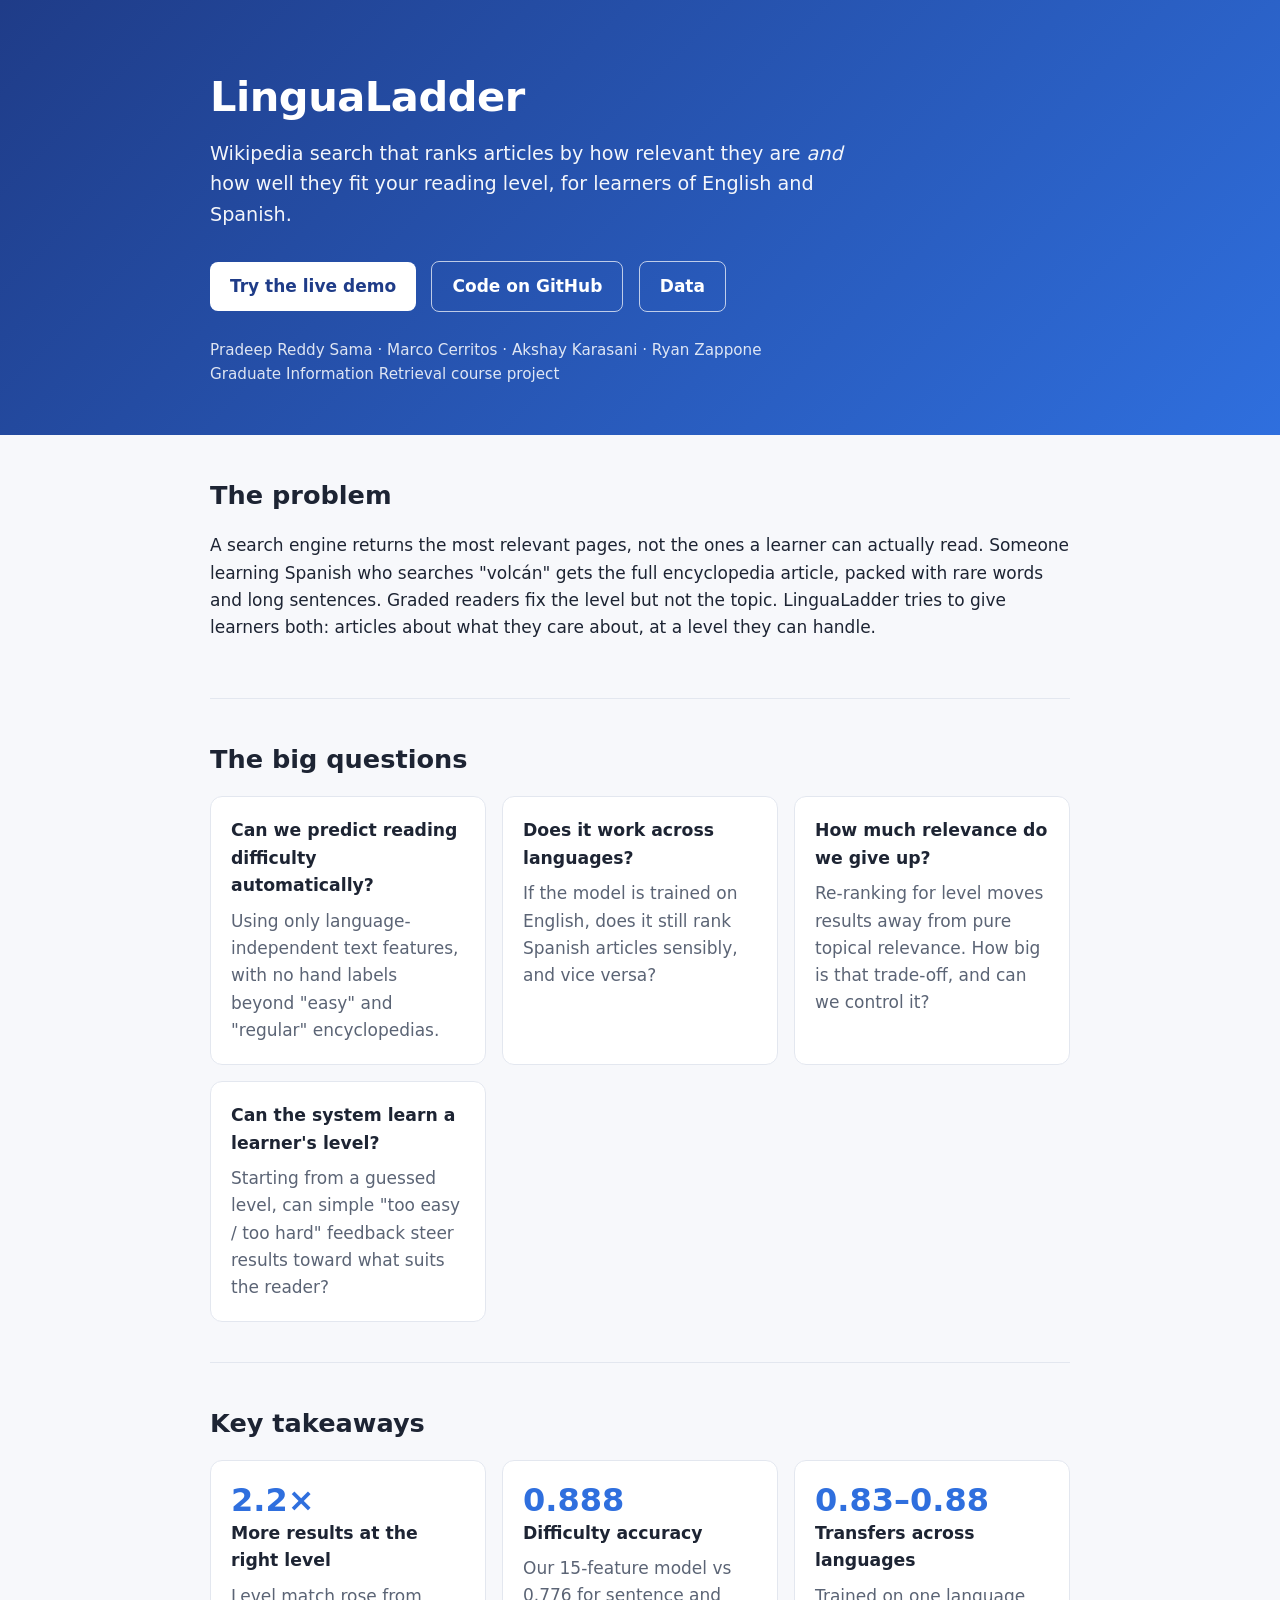
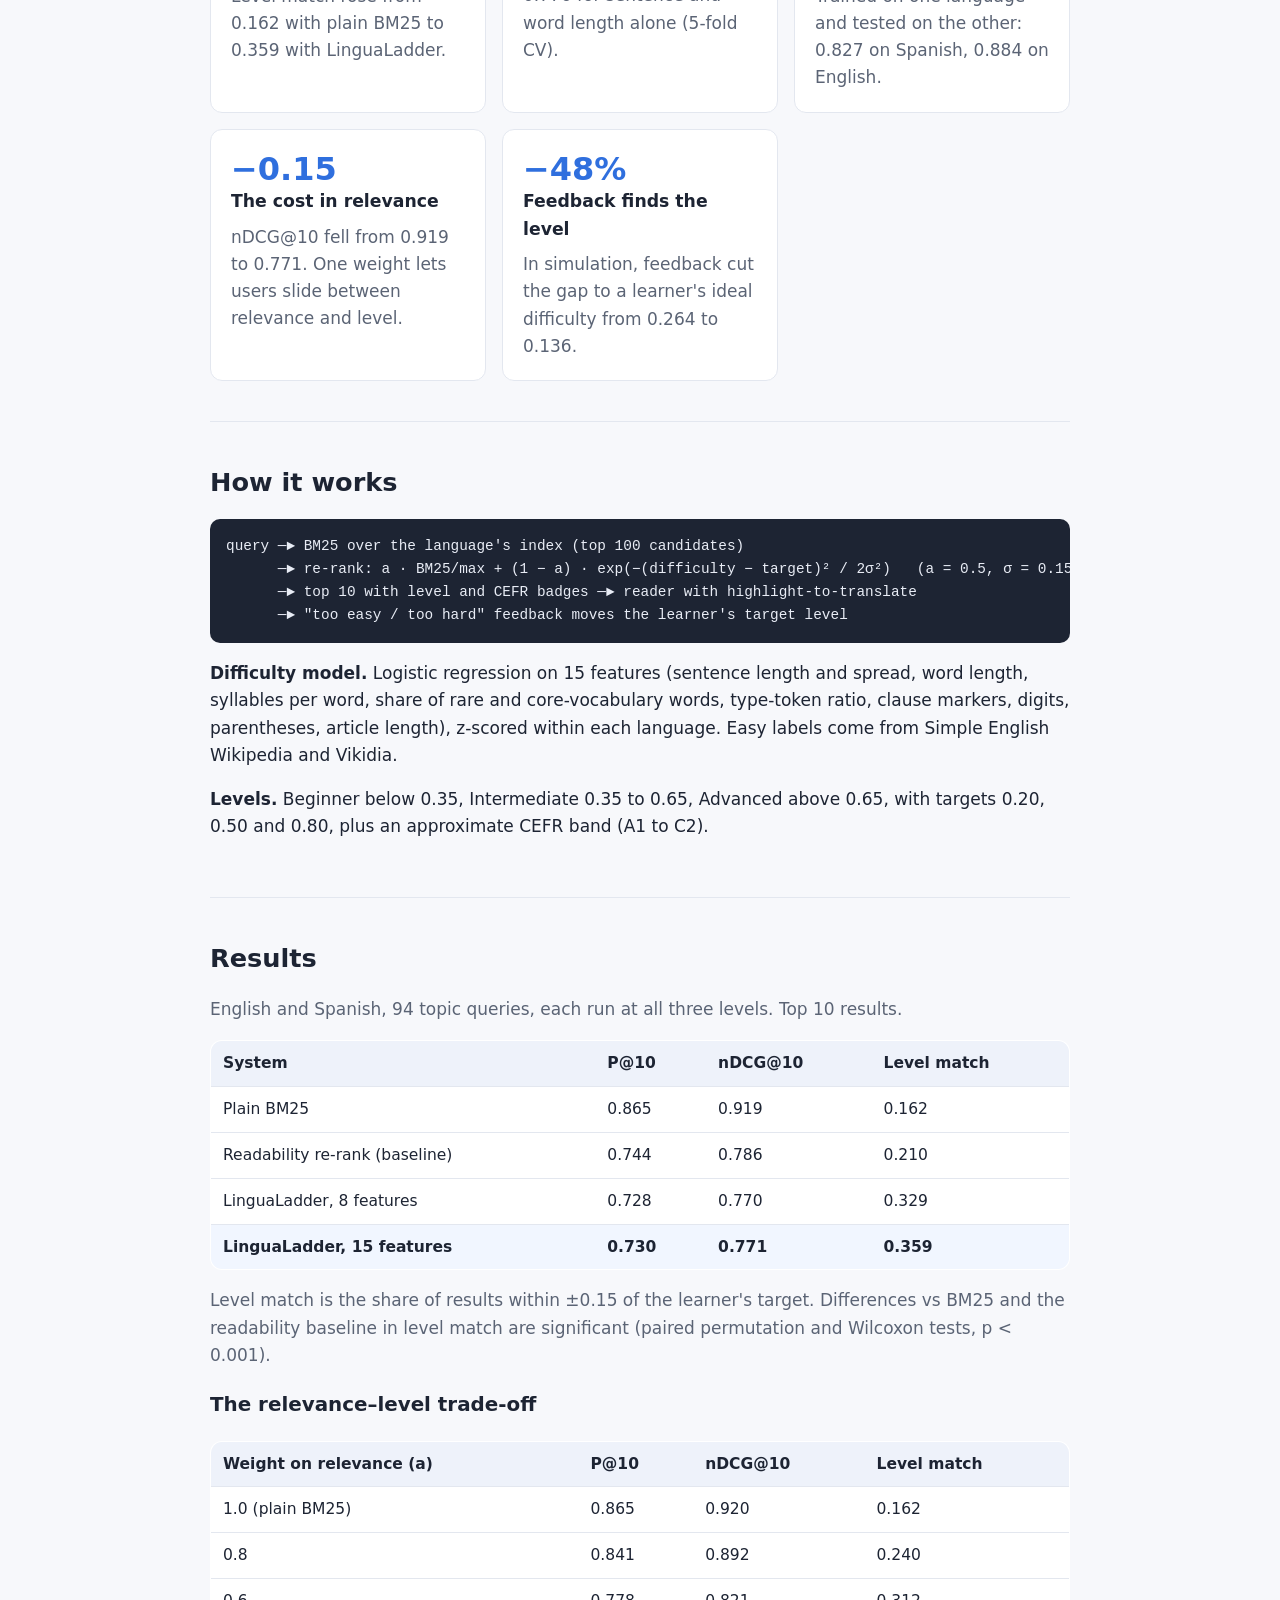
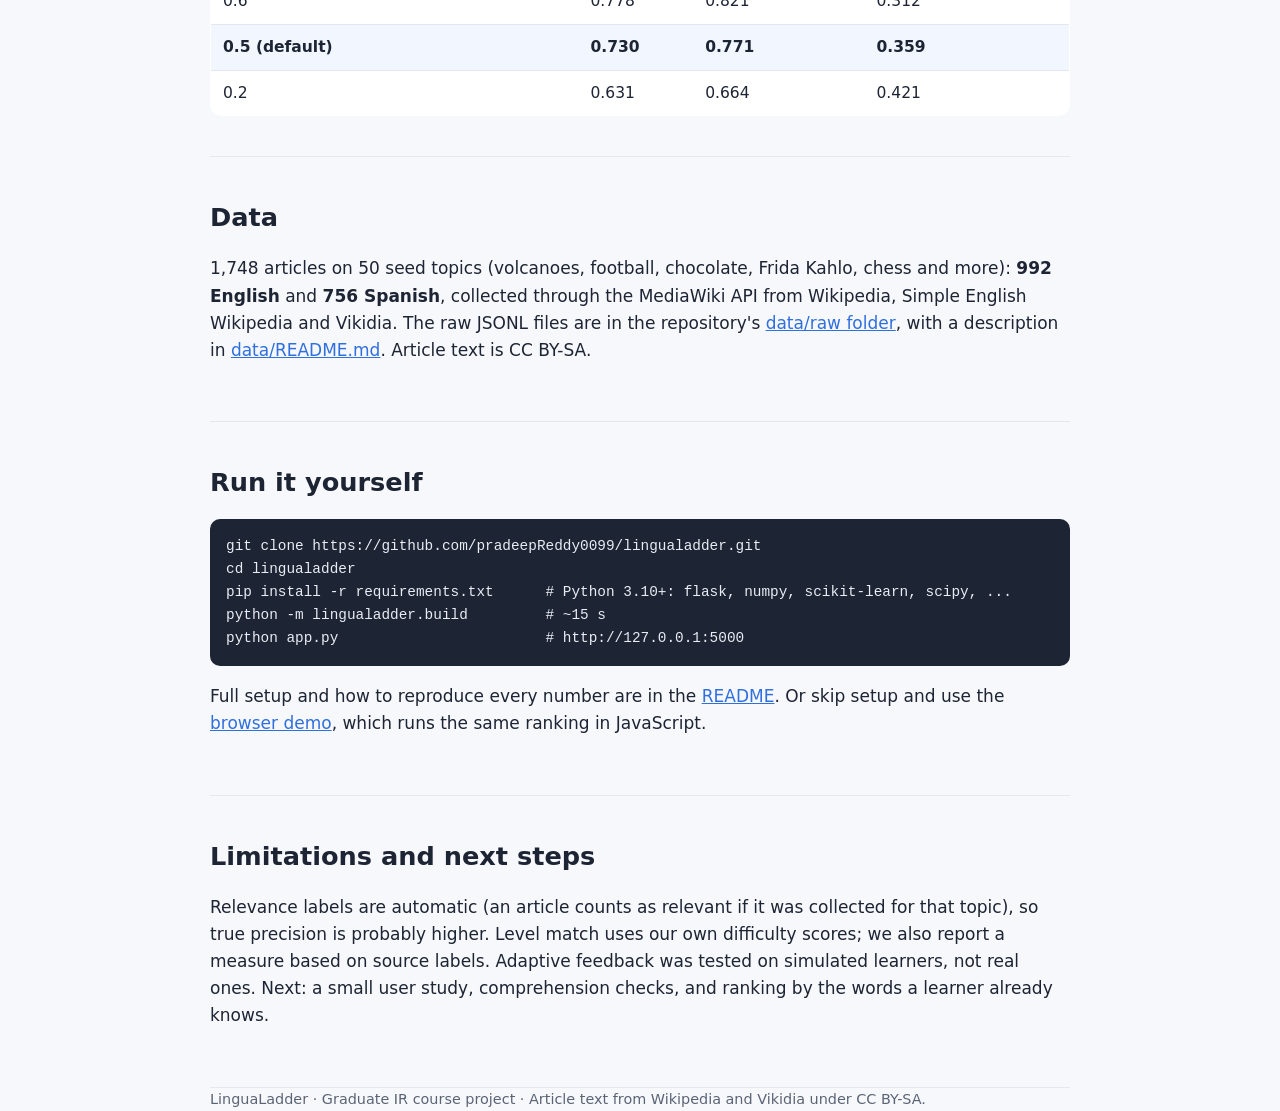
==== docs/index.html @ 2174315a "Add docs" ====
<!doctype html>
<html lang="en">
<head>
<meta charset="utf-8">
<meta name="viewport" content="width=device-width, initial-scale=1">
<title>LinguaLadder: Wikipedia search at your reading level</title>
<meta name="description" content="An IR course project: Wikipedia search ranked for relevance and reading level, for learners of English and Spanish.">
<style>
:root{--ink:#1d2433;--muted:#5b6475;--accent:#2f6fde;--bg:#f7f8fb;--card:#fff;--line:#e3e7ef}
*{box-sizing:border-box}
body{margin:0;font:17px/1.6 system-ui,-apple-system,"Segoe UI",Roboto,sans-serif;color:var(--ink);background:var(--bg)}
.wrap{max-width:900px;margin:0 auto;padding:0 20px}
header{background:linear-gradient(135deg,#1f3c88,#2f6fde);color:#fff;padding:64px 0 48px}
header h1{font-size:2.6rem;margin:0 0 8px;letter-spacing:-.5px}
header p{font-size:1.2rem;margin:0 0 24px;max-width:640px;opacity:.95}
.authors{font-size:.95rem;opacity:.85;margin-top:20px}
.btns a{display:inline-block;margin:6px 10px 6px 0;padding:11px 20px;border-radius:8px;font-weight:600;text-decoration:none}
.primary{background:#fff;color:#1f3c88}
.ghost{border:1.5px solid rgba(255,255,255,.7);color:#fff}
section{padding:40px 0;border-bottom:1px solid var(--line)}
h2{font-size:1.6rem;margin:0 0 16px}
.grid{display:grid;grid-template-columns:repeat(auto-fit,minmax(250px,1fr));gap:16px}
.card{background:var(--card);border:1px solid var(--line);border-radius:12px;padding:20px}
.card h3{margin:0 0 8px;font-size:1.08rem}
.card p{margin:0;color:var(--muted)}
.big{font-size:2rem;font-weight:700;color:var(--accent);line-height:1.2}
table{width:100%;border-collapse:collapse;background:var(--card);border:1px solid var(--line);border-radius:12px;overflow:hidden;font-size:.97rem}
th,td{padding:10px 12px;text-align:left;border-bottom:1px solid var(--line)}
th{background:#eef2fa}
tr.hl td{font-weight:700;background:#f1f6ff}
pre{background:#1d2433;color:#e8ecf5;padding:16px;border-radius:10px;overflow-x:auto;font-size:.9rem}
.muted{color:var(--muted)}
a{color:var(--accent)}
footer{padding:32px 0;color:var(--muted);font-size:.9rem}
@media(max-width:600px){header h1{font-size:2rem}th,td{padding:8px 6px;font-size:.88rem}}
</style>
</head>
<body>
<header>
  <div class="wrap">
    <h1>LinguaLadder</h1>
    <p>Wikipedia search that ranks articles by how relevant they are <em>and</em> how well they fit your reading level, for learners of English and Spanish.</p>
    <div class="btns">
      <a class="primary" href="app/">Try the live demo</a>
      <a class="ghost" href="https://github.com/pradeepReddy0099/lingualadder">Code on GitHub</a>
      <a class="ghost" href="https://github.com/pradeepReddy0099/lingualadder/tree/main/data">Data</a>
    </div>
    <div class="authors">Pradeep Reddy Sama · Marco Cerritos · Akshay Karasani · Ryan Zappone<br>Graduate Information Retrieval course project</div>
  </div>
</header>

<main class="wrap">
<section>
  <h2>The problem</h2>
  <p>A search engine returns the most relevant pages, not the ones a learner can actually read. Someone learning Spanish who searches "volcán" gets the full encyclopedia article, packed with rare words and long sentences. Graded readers fix the level but not the topic. LinguaLadder tries to give learners both: articles about what they care about, at a level they can handle.</p>
</section>

<section>
  <h2>The big questions</h2>
  <div class="grid">
    <div class="card"><h3>Can we predict reading difficulty automatically?</h3><p>Using only language-independent text features, with no hand labels beyond "easy" and "regular" encyclopedias.</p></div>
    <div class="card"><h3>Does it work across languages?</h3><p>If the model is trained on English, does it still rank Spanish articles sensibly, and vice versa?</p></div>
    <div class="card"><h3>How much relevance do we give up?</h3><p>Re-ranking for level moves results away from pure topical relevance. How big is that trade-off, and can we control it?</p></div>
    <div class="card"><h3>Can the system learn a learner's level?</h3><p>Starting from a guessed level, can simple "too easy / too hard" feedback steer results toward what suits the reader?</p></div>
  </div>
</section>

<section>
  <h2>Key takeaways</h2>
  <div class="grid">
    <div class="card"><div class="big">2.2×</div><h3>More results at the right level</h3><p>Level match rose from 0.162 with plain BM25 to 0.359 with LinguaLadder.</p></div>
    <div class="card"><div class="big">0.888</div><h3>Difficulty accuracy</h3><p>Our 15-feature model vs 0.776 for sentence and word length alone (5-fold CV).</p></div>
    <div class="card"><div class="big">0.83–0.88</div><h3>Transfers across languages</h3><p>Trained on one language and tested on the other: 0.827 on Spanish, 0.884 on English.</p></div>
    <div class="card"><div class="big">−0.15</div><h3>The cost in relevance</h3><p>nDCG@10 fell from 0.919 to 0.771. One weight lets users slide between relevance and level.</p></div>
    <div class="card"><div class="big">−48%</div><h3>Feedback finds the level</h3><p>In simulation, feedback cut the gap to a learner's ideal difficulty from 0.264 to 0.136.</p></div>
  </div>
</section>

<section>
  <h2>How it works</h2>
  <pre>query ─► BM25 over the language's index (top 100 candidates)
      ─► re-rank: a · BM25/max + (1 − a) · exp(−(difficulty − target)² / 2σ²)   (a = 0.5, σ = 0.15)
      ─► top 10 with level and CEFR badges ─► reader with highlight-to-translate
      ─► "too easy / too hard" feedback moves the learner's target level</pre>
  <p><strong>Difficulty model.</strong> Logistic regression on 15 features (sentence length and spread, word length, syllables per word, share of rare and core-vocabulary words, type-token ratio, clause markers, digits, parentheses, article length), z-scored within each language. Easy labels come from Simple English Wikipedia and Vikidia.</p>
  <p><strong>Levels.</strong> Beginner below 0.35, Intermediate 0.35 to 0.65, Advanced above 0.65, with targets 0.20, 0.50 and 0.80, plus an approximate CEFR band (A1 to C2).</p>
</section>

<section>
  <h2>Results</h2>
  <p class="muted">English and Spanish, 94 topic queries, each run at all three levels. Top 10 results.</p>
  <table>
    <tr><th>System</th><th>P@10</th><th>nDCG@10</th><th>Level match</th></tr>
    <tr><td>Plain BM25</td><td>0.865</td><td>0.919</td><td>0.162</td></tr>
    <tr><td>Readability re-rank (baseline)</td><td>0.744</td><td>0.786</td><td>0.210</td></tr>
    <tr><td>LinguaLadder, 8 features</td><td>0.728</td><td>0.770</td><td>0.329</td></tr>
    <tr class="hl"><td>LinguaLadder, 15 features</td><td>0.730</td><td>0.771</td><td>0.359</td></tr>
  </table>
  <p class="muted">Level match is the share of results within ±0.15 of the learner's target. Differences vs BM25 and the readability baseline in level match are significant (paired permutation and Wilcoxon tests, p &lt; 0.001).</p>
  <h3>The relevance–level trade-off</h3>
  <table>
    <tr><th>Weight on relevance (a)</th><th>P@10</th><th>nDCG@10</th><th>Level match</th></tr>
    <tr><td>1.0 (plain BM25)</td><td>0.865</td><td>0.920</td><td>0.162</td></tr>
    <tr><td>0.8</td><td>0.841</td><td>0.892</td><td>0.240</td></tr>
    <tr><td>0.6</td><td>0.778</td><td>0.821</td><td>0.312</td></tr>
    <tr class="hl"><td>0.5 (default)</td><td>0.730</td><td>0.771</td><td>0.359</td></tr>
    <tr><td>0.2</td><td>0.631</td><td>0.664</td><td>0.421</td></tr>
  </table>
</section>

<section>
  <h2>Data</h2>
  <p>1,748 articles on 50 seed topics (volcanoes, football, chocolate, Frida Kahlo, chess and more): <strong>992 English</strong> and <strong>756 Spanish</strong>, collected through the MediaWiki API from Wikipedia, Simple English Wikipedia and Vikidia. The raw JSONL files are in the repository's <a href="https://github.com/pradeepReddy0099/lingualadder/tree/main/data/raw">data/raw folder</a>, with a description in <a href="https://github.com/pradeepReddy0099/lingualadder/blob/main/data/README.md">data/README.md</a>. Article text is CC BY-SA.</p>
</section>

<section>
  <h2>Run it yourself</h2>
  <pre>git clone https://github.com/pradeepReddy0099/lingualadder.git
cd lingualadder
pip install -r requirements.txt      # Python 3.10+: flask, numpy, scikit-learn, scipy, ...
python -m lingualadder.build         # ~15 s
python app.py                        # http://127.0.0.1:5000</pre>
  <p>Full setup and how to reproduce every number are in the <a href="https://github.com/pradeepReddy0099/lingualadder#readme">README</a>. Or skip setup and use the <a href="app/">browser demo</a>, which runs the same ranking in JavaScript.</p>
</section>

<section>
  <h2>Limitations and next steps</h2>
  <p>Relevance labels are automatic (an article counts as relevant if it was collected for that topic), so true precision is probably higher. Level match uses our own difficulty scores; we also report a measure based on source labels. Adaptive feedback was tested on simulated learners, not real ones. Next: a small user study, comprehension checks, and ranking by the words a learner already knows.</p>
</section>
</main>
<footer class="wrap">LinguaLadder · Graduate IR course project · Article text from Wikipedia and Vikidia under CC BY-SA.</footer>
</body>
</html>
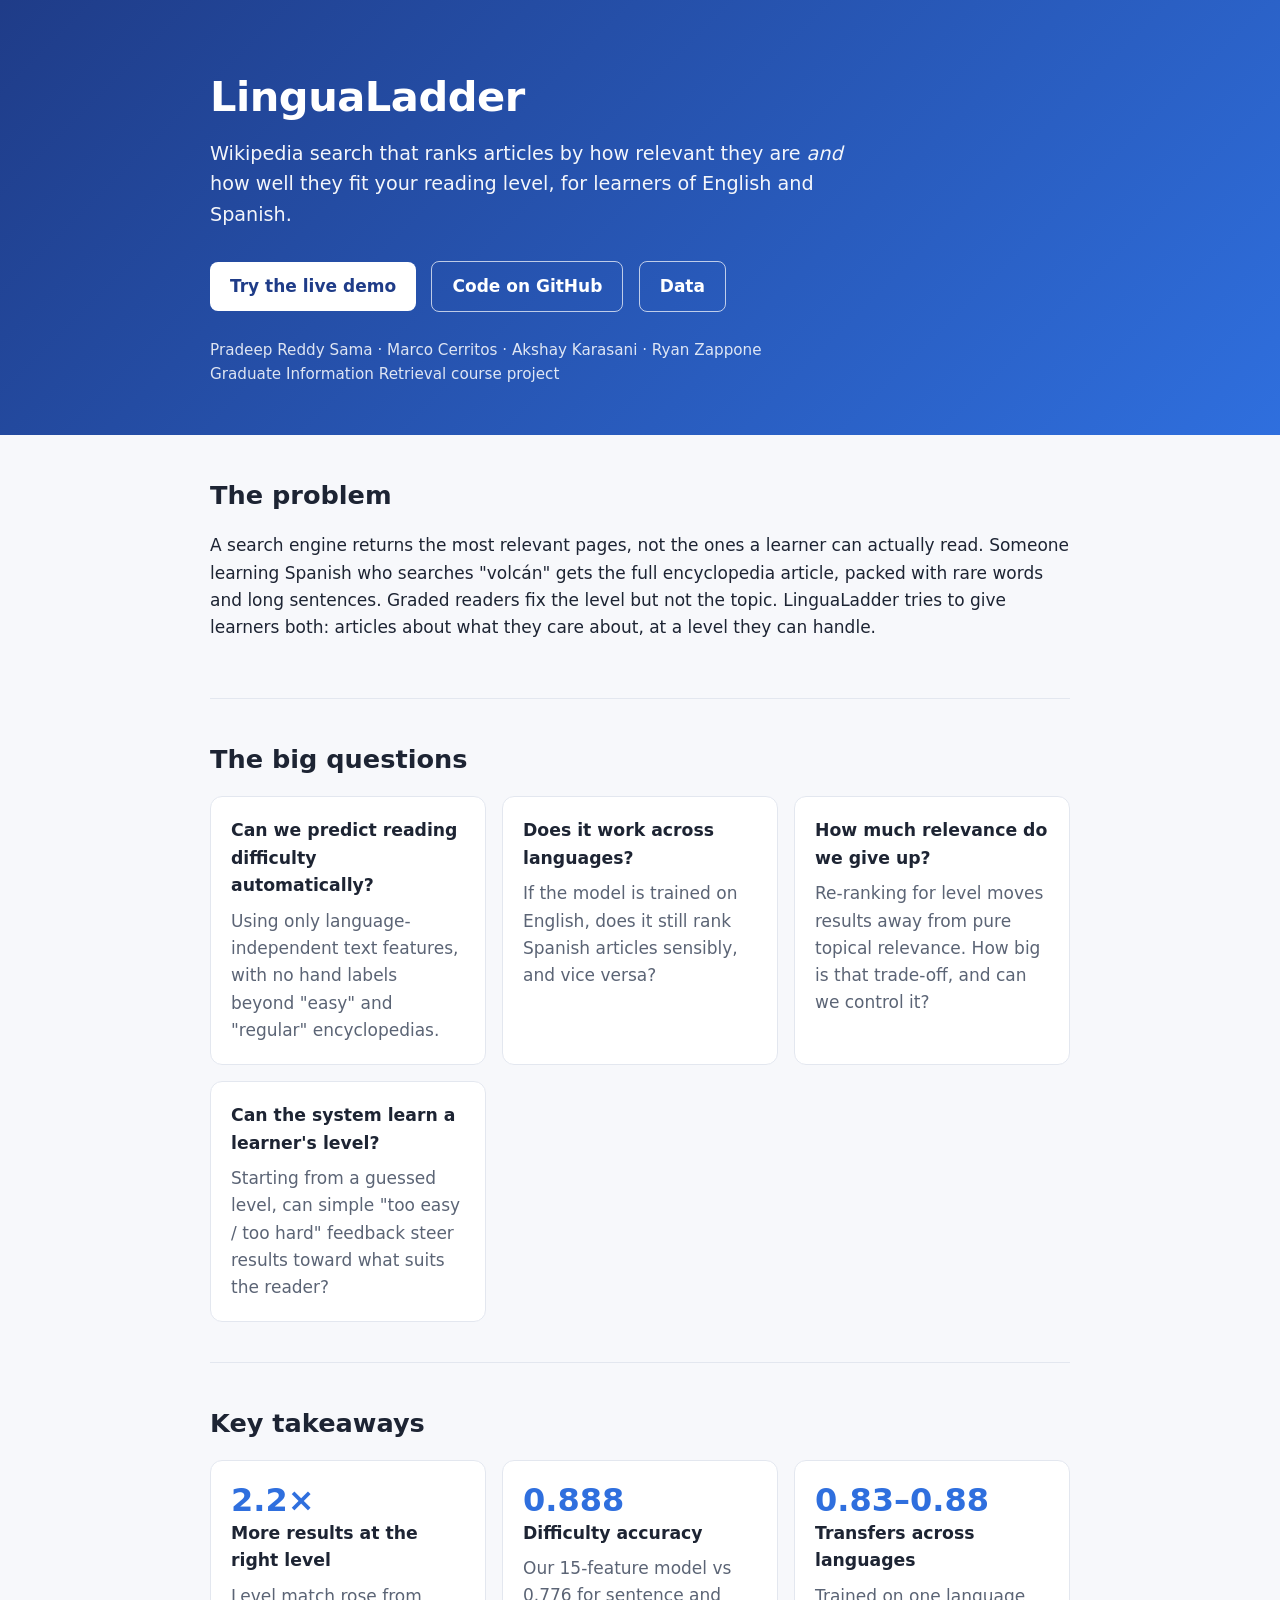
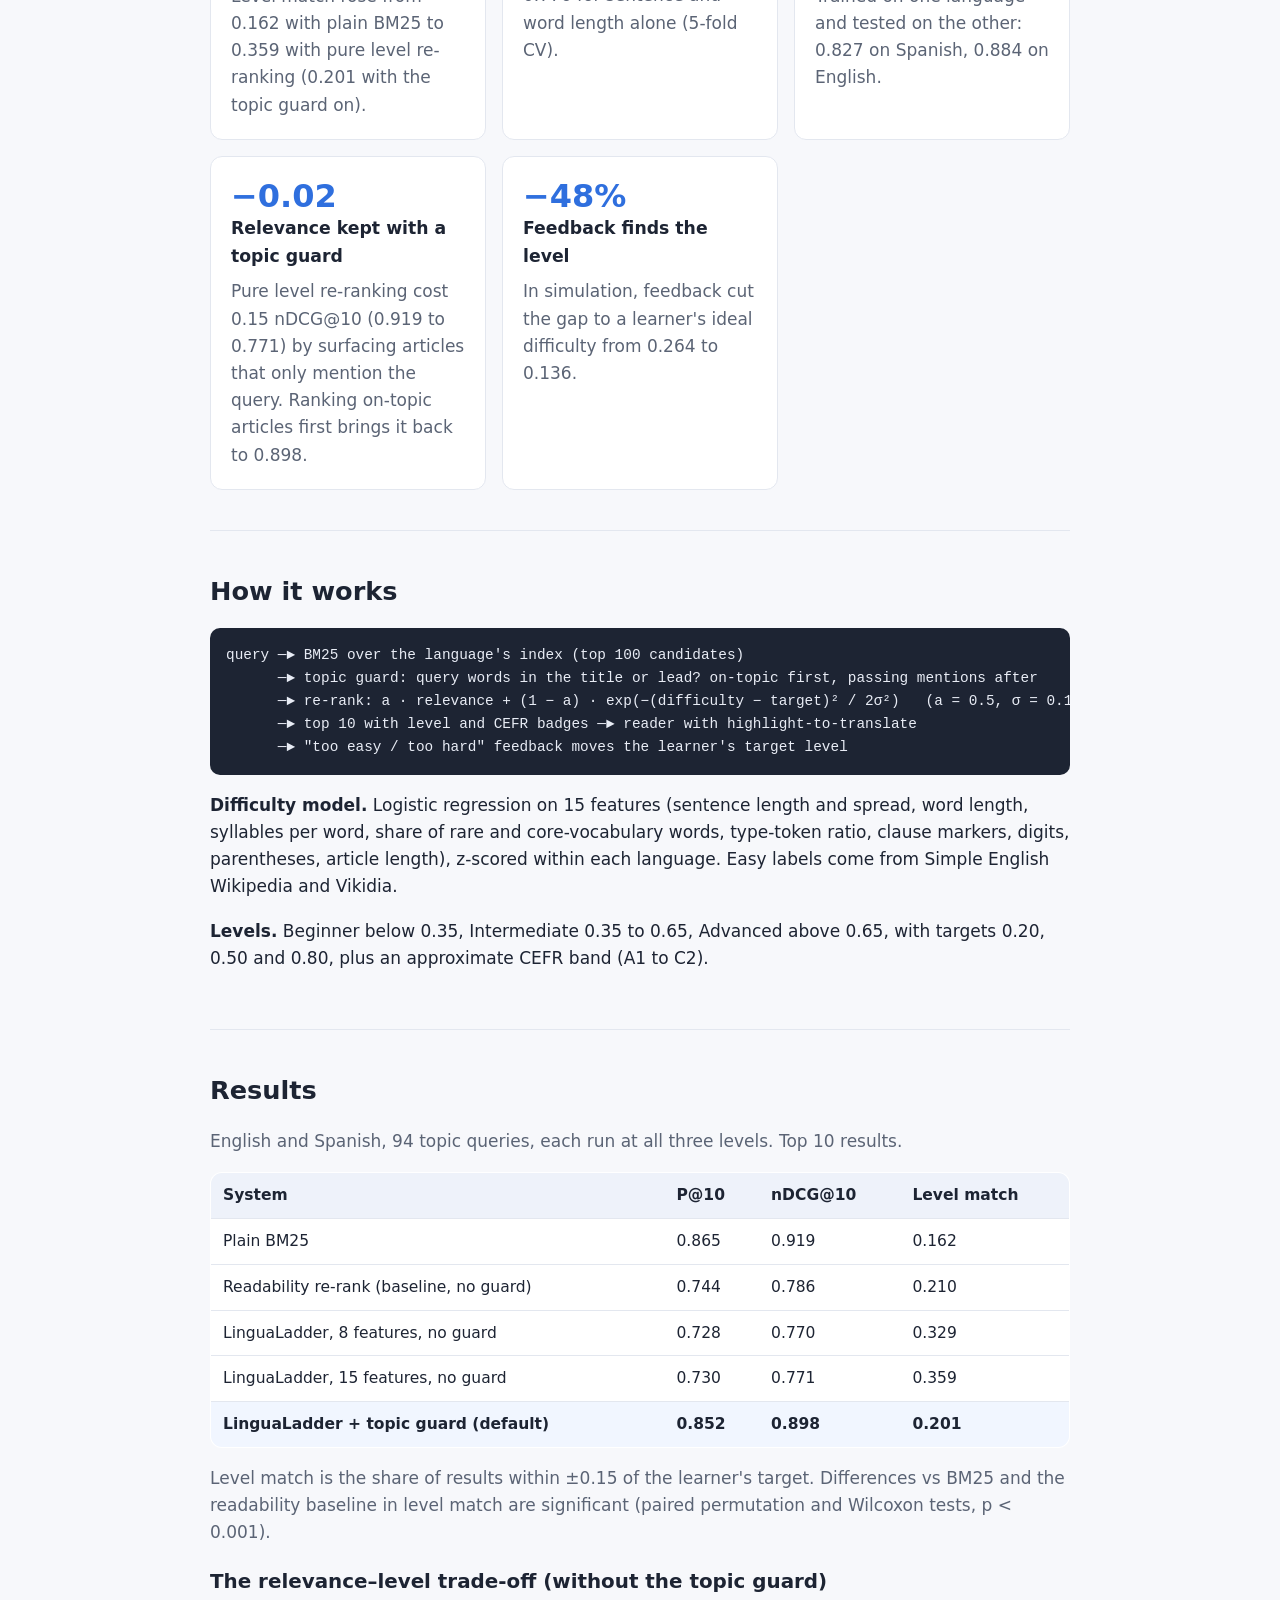
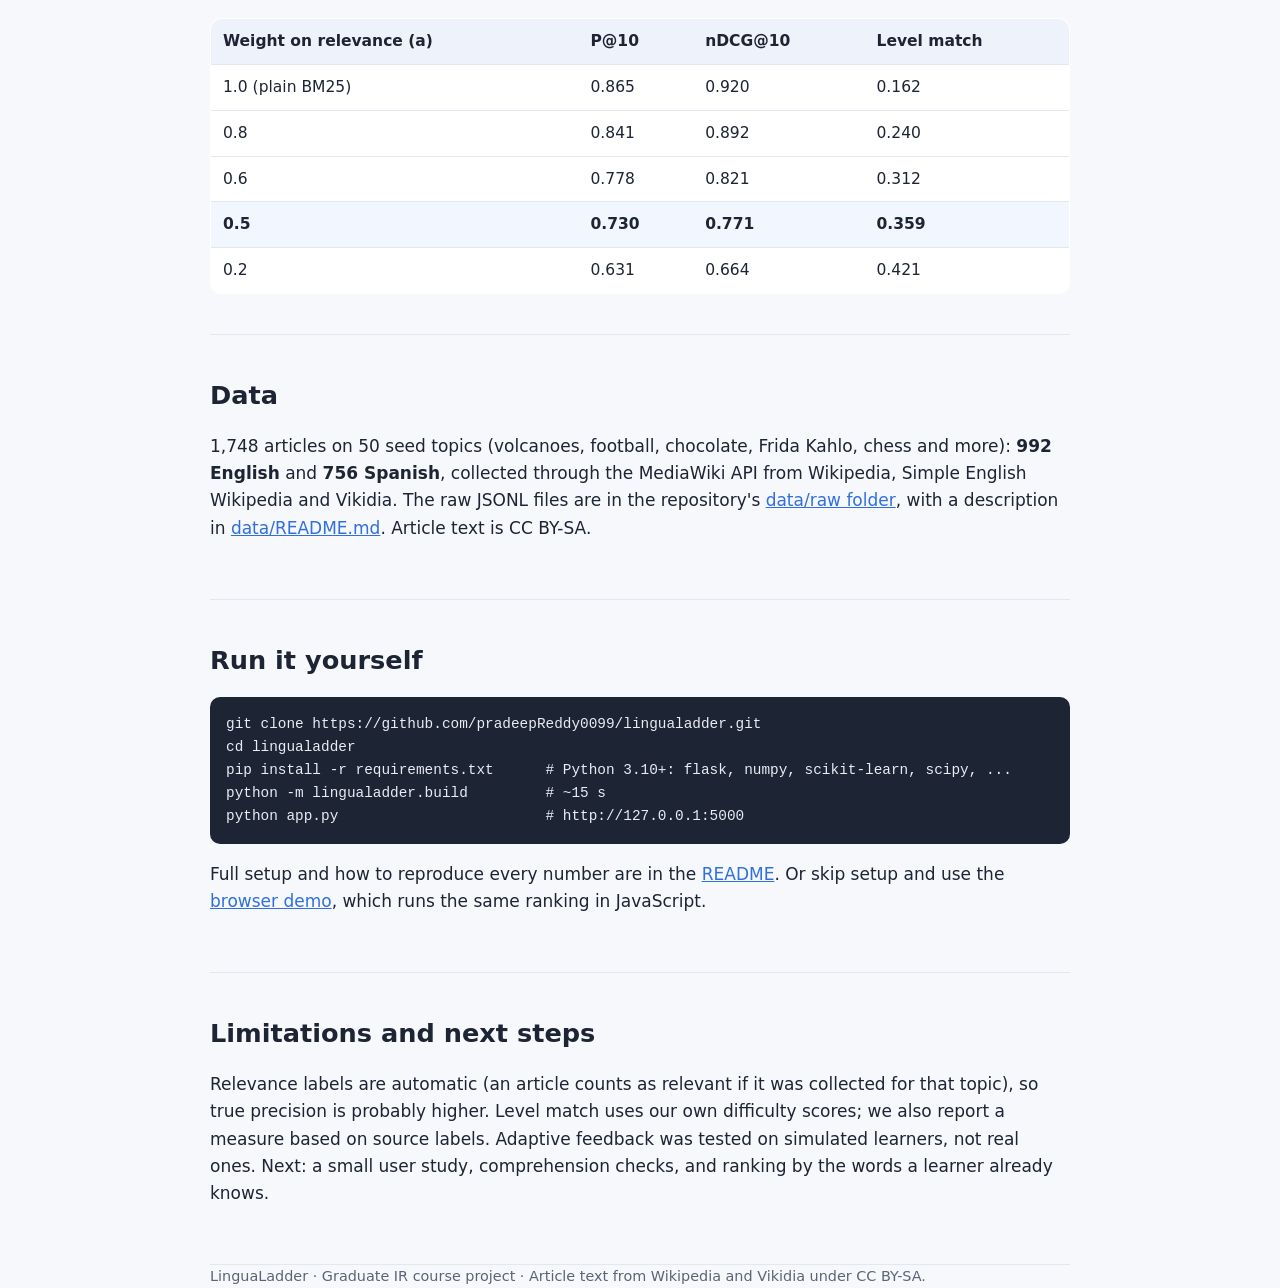
==== commit 04c0a273: "Topic guard: on-topic articles before passing mentions" ====
--- a/docs/index.html
+++ b/docs/index.html
@@ -68,10 +68,10 @@
 <section>
   <h2>Key takeaways</h2>
   <div class="grid">
-    <div class="card"><div class="big">2.2×</div><h3>More results at the right level</h3><p>Level match rose from 0.162 with plain BM25 to 0.359 with LinguaLadder.</p></div>
+    <div class="card"><div class="big">2.2×</div><h3>More results at the right level</h3><p>Level match rose from 0.162 with plain BM25 to 0.359 with pure level re-ranking (0.201 with the topic guard on).</p></div>
     <div class="card"><div class="big">0.888</div><h3>Difficulty accuracy</h3><p>Our 15-feature model vs 0.776 for sentence and word length alone (5-fold CV).</p></div>
     <div class="card"><div class="big">0.83–0.88</div><h3>Transfers across languages</h3><p>Trained on one language and tested on the other: 0.827 on Spanish, 0.884 on English.</p></div>
-    <div class="card"><div class="big">−0.15</div><h3>The cost in relevance</h3><p>nDCG@10 fell from 0.919 to 0.771. One weight lets users slide between relevance and level.</p></div>
+    <div class="card"><div class="big">−0.02</div><h3>Relevance kept with a topic guard</h3><p>Pure level re-ranking cost 0.15 nDCG@10 (0.919 to 0.771) by surfacing articles that only mention the query. Ranking on-topic articles first brings it back to 0.898.</p></div>
     <div class="card"><div class="big">−48%</div><h3>Feedback finds the level</h3><p>In simulation, feedback cut the gap to a learner's ideal difficulty from 0.264 to 0.136.</p></div>
   </div>
 </section>
@@ -79,7 +79,8 @@
 <section>
   <h2>How it works</h2>
   <pre>query ─► BM25 over the language's index (top 100 candidates)
-      ─► re-rank: a · BM25/max + (1 − a) · exp(−(difficulty − target)² / 2σ²)   (a = 0.5, σ = 0.15)
+      ─► topic guard: query words in the title or lead? on-topic first, passing mentions after
+      ─► re-rank: a · relevance + (1 − a) · exp(−(difficulty − target)² / 2σ²)   (a = 0.5, σ = 0.15)
       ─► top 10 with level and CEFR badges ─► reader with highlight-to-translate
       ─► "too easy / too hard" feedback moves the learner's target level</pre>
   <p><strong>Difficulty model.</strong> Logistic regression on 15 features (sentence length and spread, word length, syllables per word, share of rare and core-vocabulary words, type-token ratio, clause markers, digits, parentheses, article length), z-scored within each language. Easy labels come from Simple English Wikipedia and Vikidia.</p>
@@ -92,18 +93,19 @@
   <table>
     <tr><th>System</th><th>P@10</th><th>nDCG@10</th><th>Level match</th></tr>
     <tr><td>Plain BM25</td><td>0.865</td><td>0.919</td><td>0.162</td></tr>
-    <tr><td>Readability re-rank (baseline)</td><td>0.744</td><td>0.786</td><td>0.210</td></tr>
-    <tr><td>LinguaLadder, 8 features</td><td>0.728</td><td>0.770</td><td>0.329</td></tr>
-    <tr class="hl"><td>LinguaLadder, 15 features</td><td>0.730</td><td>0.771</td><td>0.359</td></tr>
+    <tr><td>Readability re-rank (baseline, no guard)</td><td>0.744</td><td>0.786</td><td>0.210</td></tr>
+    <tr><td>LinguaLadder, 8 features, no guard</td><td>0.728</td><td>0.770</td><td>0.329</td></tr>
+    <tr><td>LinguaLadder, 15 features, no guard</td><td>0.730</td><td>0.771</td><td>0.359</td></tr>
+    <tr class="hl"><td>LinguaLadder + topic guard (default)</td><td>0.852</td><td>0.898</td><td>0.201</td></tr>
   </table>
   <p class="muted">Level match is the share of results within ±0.15 of the learner's target. Differences vs BM25 and the readability baseline in level match are significant (paired permutation and Wilcoxon tests, p &lt; 0.001).</p>
-  <h3>The relevance–level trade-off</h3>
+  <h3>The relevance–level trade-off (without the topic guard)</h3>
   <table>
     <tr><th>Weight on relevance (a)</th><th>P@10</th><th>nDCG@10</th><th>Level match</th></tr>
     <tr><td>1.0 (plain BM25)</td><td>0.865</td><td>0.920</td><td>0.162</td></tr>
     <tr><td>0.8</td><td>0.841</td><td>0.892</td><td>0.240</td></tr>
     <tr><td>0.6</td><td>0.778</td><td>0.821</td><td>0.312</td></tr>
-    <tr class="hl"><td>0.5 (default)</td><td>0.730</td><td>0.771</td><td>0.359</td></tr>
+    <tr class="hl"><td>0.5</td><td>0.730</td><td>0.771</td><td>0.359</td></tr>
     <tr><td>0.2</td><td>0.631</td><td>0.664</td><td>0.421</td></tr>
   </table>
 </section>
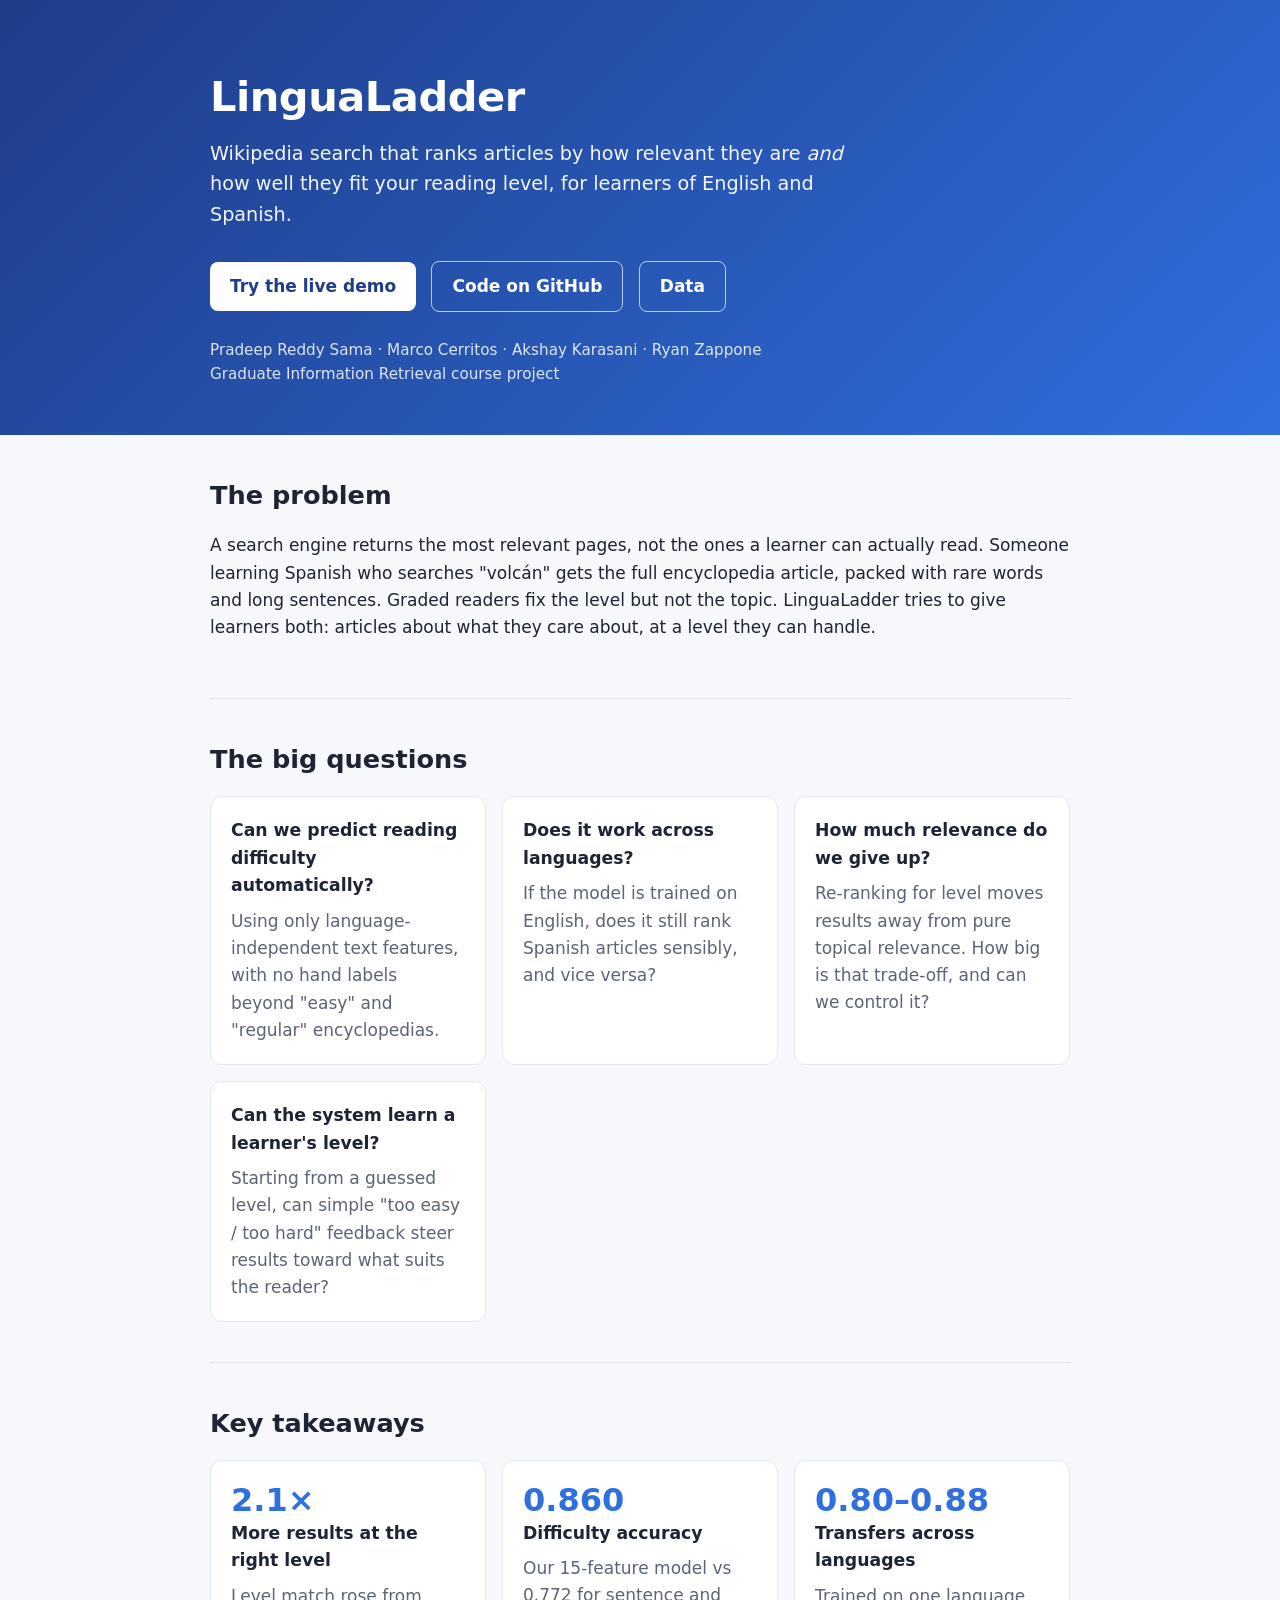
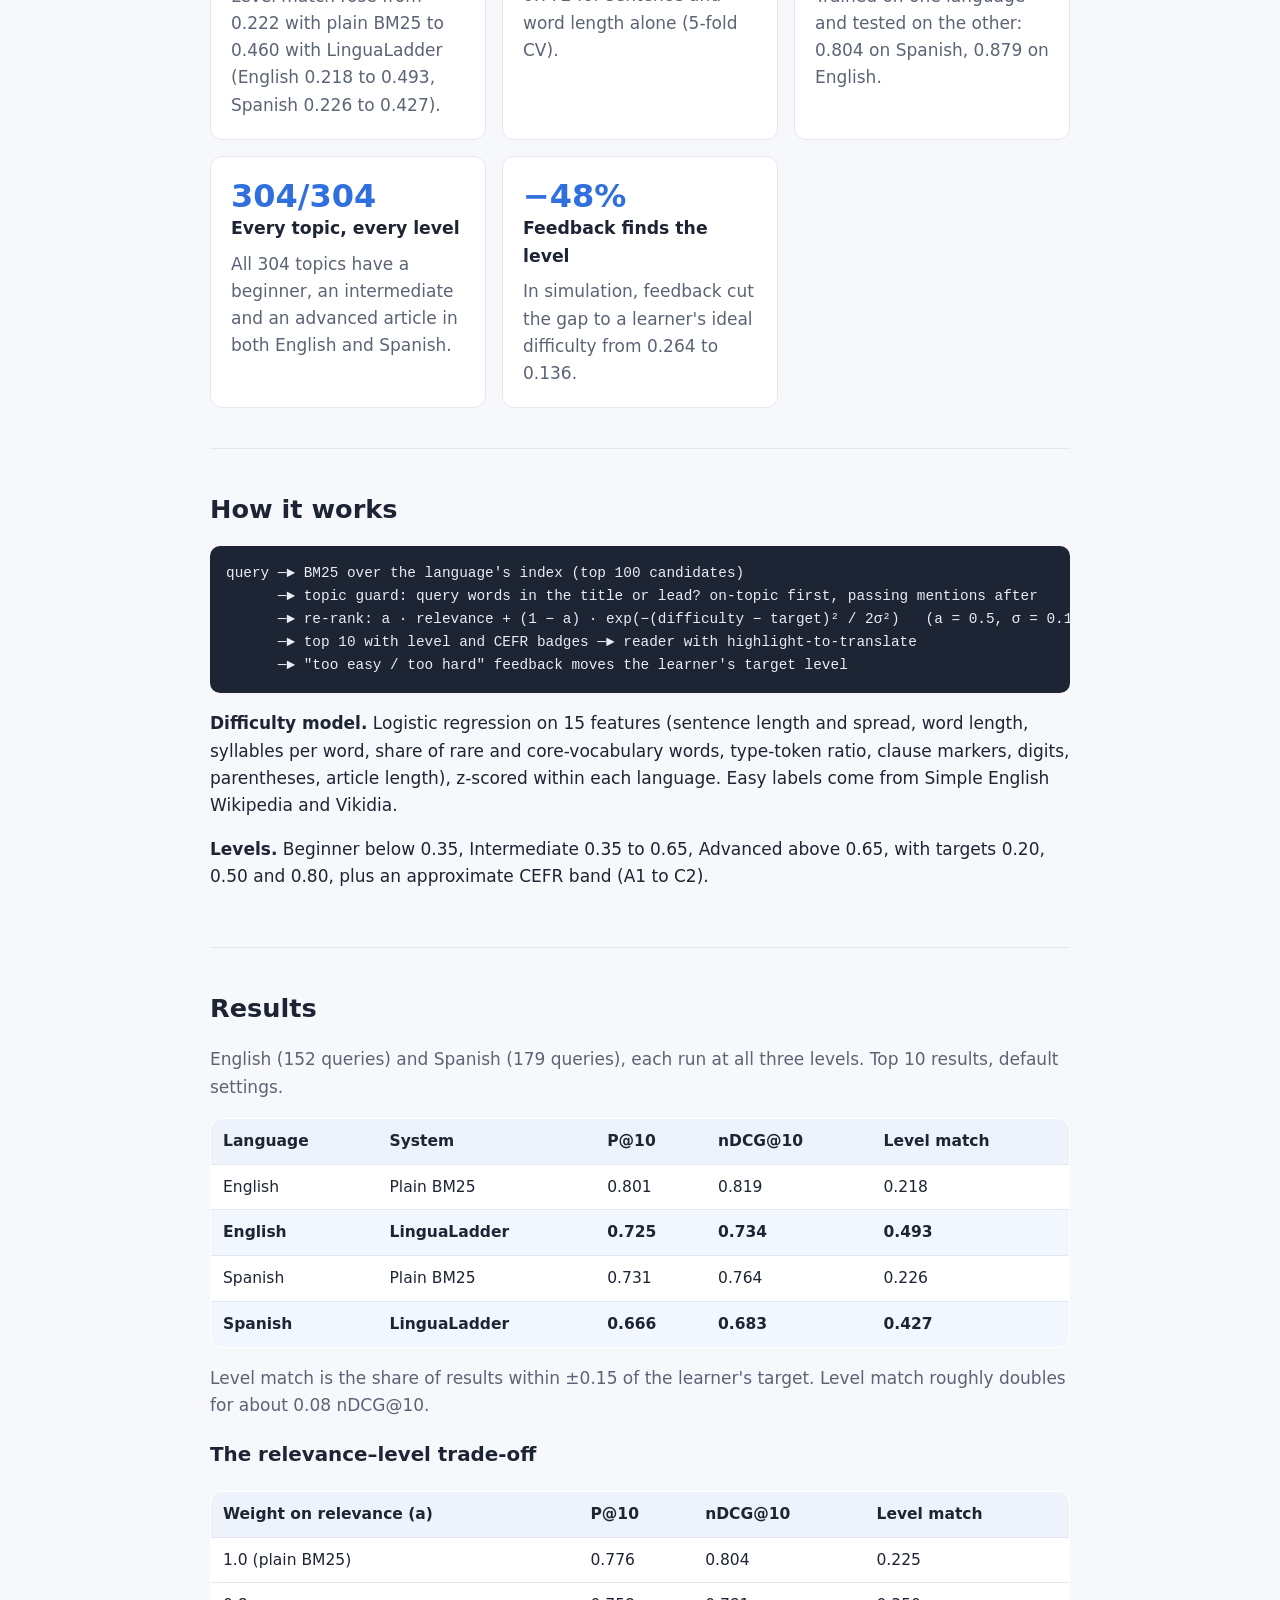
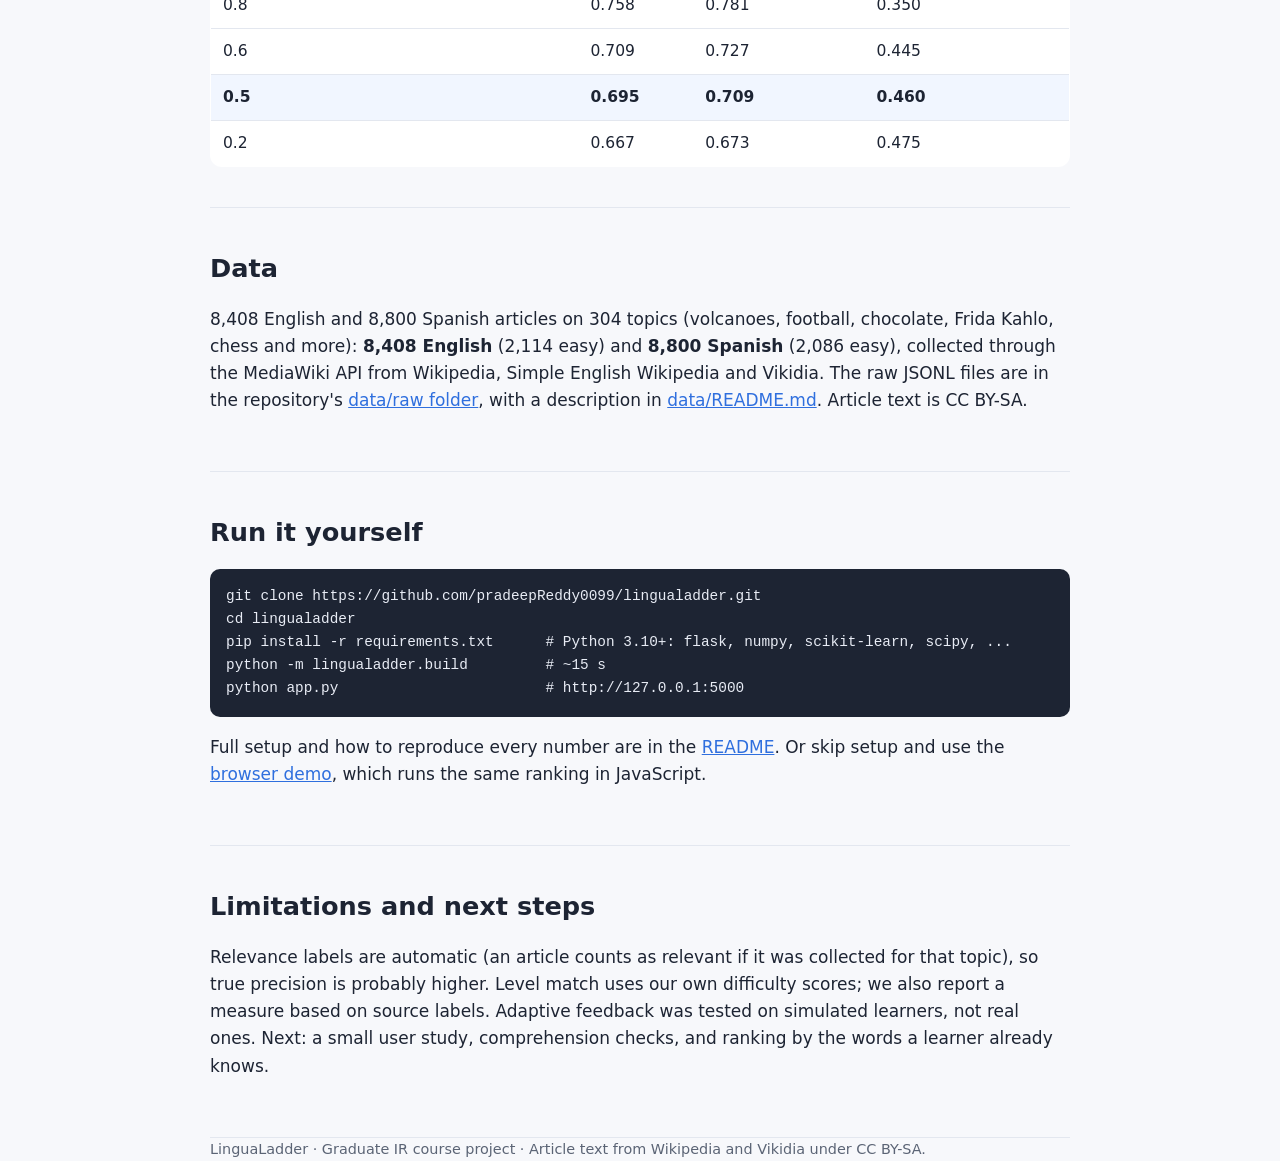
==== commit 5017b544: "Sync: refreshed results on the project page" ====
--- a/docs/index.html
+++ b/docs/index.html
@@ -68,10 +68,10 @@
 <section>
   <h2>Key takeaways</h2>
   <div class="grid">
-    <div class="card"><div class="big">2.2×</div><h3>More results at the right level</h3><p>Level match rose from 0.162 with plain BM25 to 0.359 with pure level re-ranking (0.201 with the topic guard on).</p></div>
-    <div class="card"><div class="big">0.888</div><h3>Difficulty accuracy</h3><p>Our 15-feature model vs 0.776 for sentence and word length alone (5-fold CV).</p></div>
-    <div class="card"><div class="big">0.83–0.88</div><h3>Transfers across languages</h3><p>Trained on one language and tested on the other: 0.827 on Spanish, 0.884 on English.</p></div>
-    <div class="card"><div class="big">−0.02</div><h3>Relevance kept with a topic guard</h3><p>Pure level re-ranking cost 0.15 nDCG@10 (0.919 to 0.771) by surfacing articles that only mention the query. Ranking on-topic articles first brings it back to 0.898.</p></div>
+    <div class="card"><div class="big">2.1×</div><h3>More results at the right level</h3><p>Level match rose from 0.222 with plain BM25 to 0.460 with LinguaLadder (English 0.218 to 0.493, Spanish 0.226 to 0.427).</p></div>
+    <div class="card"><div class="big">0.860</div><h3>Difficulty accuracy</h3><p>Our 15-feature model vs 0.772 for sentence and word length alone (5-fold CV).</p></div>
+    <div class="card"><div class="big">0.80–0.88</div><h3>Transfers across languages</h3><p>Trained on one language and tested on the other: 0.804 on Spanish, 0.879 on English.</p></div>
+    <div class="card"><div class="big">304/304</div><h3>Every topic, every level</h3><p>All 304 topics have a beginner, an intermediate and an advanced article in both English and Spanish.</p></div>
     <div class="card"><div class="big">−48%</div><h3>Feedback finds the level</h3><p>In simulation, feedback cut the gap to a learner's ideal difficulty from 0.264 to 0.136.</p></div>
   </div>
 </section>
@@ -89,30 +89,29 @@
 
 <section>
   <h2>Results</h2>
-  <p class="muted">English and Spanish, 94 topic queries, each run at all three levels. Top 10 results.</p>
+  <p class="muted">English (152 queries) and Spanish (179 queries), each run at all three levels. Top 10 results, default settings.</p>
   <table>
-    <tr><th>System</th><th>P@10</th><th>nDCG@10</th><th>Level match</th></tr>
-    <tr><td>Plain BM25</td><td>0.865</td><td>0.919</td><td>0.162</td></tr>
-    <tr><td>Readability re-rank (baseline, no guard)</td><td>0.744</td><td>0.786</td><td>0.210</td></tr>
-    <tr><td>LinguaLadder, 8 features, no guard</td><td>0.728</td><td>0.770</td><td>0.329</td></tr>
-    <tr><td>LinguaLadder, 15 features, no guard</td><td>0.730</td><td>0.771</td><td>0.359</td></tr>
-    <tr class="hl"><td>LinguaLadder + topic guard (default)</td><td>0.852</td><td>0.898</td><td>0.201</td></tr>
+    <tr><th>Language</th><th>System</th><th>P@10</th><th>nDCG@10</th><th>Level match</th></tr>
+    <tr><td>English</td><td>Plain BM25</td><td>0.801</td><td>0.819</td><td>0.218</td></tr>
+    <tr class="hl"><td>English</td><td>LinguaLadder</td><td>0.725</td><td>0.734</td><td>0.493</td></tr>
+    <tr><td>Spanish</td><td>Plain BM25</td><td>0.731</td><td>0.764</td><td>0.226</td></tr>
+    <tr class="hl"><td>Spanish</td><td>LinguaLadder</td><td>0.666</td><td>0.683</td><td>0.427</td></tr>
   </table>
-  <p class="muted">Level match is the share of results within ±0.15 of the learner's target. Differences vs BM25 and the readability baseline in level match are significant (paired permutation and Wilcoxon tests, p &lt; 0.001).</p>
-  <h3>The relevance–level trade-off (without the topic guard)</h3>
+  <p class="muted">Level match is the share of results within ±0.15 of the learner's target. Level match roughly doubles for about 0.08 nDCG@10.</p>
+  <h3>The relevance–level trade-off</h3>
   <table>
     <tr><th>Weight on relevance (a)</th><th>P@10</th><th>nDCG@10</th><th>Level match</th></tr>
-    <tr><td>1.0 (plain BM25)</td><td>0.865</td><td>0.920</td><td>0.162</td></tr>
-    <tr><td>0.8</td><td>0.841</td><td>0.892</td><td>0.240</td></tr>
-    <tr><td>0.6</td><td>0.778</td><td>0.821</td><td>0.312</td></tr>
-    <tr class="hl"><td>0.5</td><td>0.730</td><td>0.771</td><td>0.359</td></tr>
-    <tr><td>0.2</td><td>0.631</td><td>0.664</td><td>0.421</td></tr>
+    <tr><td>1.0 (plain BM25)</td><td>0.776</td><td>0.804</td><td>0.225</td></tr>
+    <tr><td>0.8</td><td>0.758</td><td>0.781</td><td>0.350</td></tr>
+    <tr><td>0.6</td><td>0.709</td><td>0.727</td><td>0.445</td></tr>
+    <tr class="hl"><td>0.5</td><td>0.695</td><td>0.709</td><td>0.460</td></tr>
+    <tr><td>0.2</td><td>0.667</td><td>0.673</td><td>0.475</td></tr>
   </table>
 </section>
 
 <section>
   <h2>Data</h2>
-  <p>1,748 articles on 50 seed topics (volcanoes, football, chocolate, Frida Kahlo, chess and more): <strong>992 English</strong> and <strong>756 Spanish</strong>, collected through the MediaWiki API from Wikipedia, Simple English Wikipedia and Vikidia. The raw JSONL files are in the repository's <a href="https://github.com/pradeepReddy0099/lingualadder/tree/main/data/raw">data/raw folder</a>, with a description in <a href="https://github.com/pradeepReddy0099/lingualadder/blob/main/data/README.md">data/README.md</a>. Article text is CC BY-SA.</p>
+  <p>8,408 English and 8,800 Spanish articles on 304 topics (volcanoes, football, chocolate, Frida Kahlo, chess and more): <strong>8,408 English</strong> (2,114 easy) and <strong>8,800 Spanish</strong> (2,086 easy), collected through the MediaWiki API from Wikipedia, Simple English Wikipedia and Vikidia. The raw JSONL files are in the repository's <a href="https://github.com/pradeepReddy0099/lingualadder/tree/main/data/raw">data/raw folder</a>, with a description in <a href="https://github.com/pradeepReddy0099/lingualadder/blob/main/data/README.md">data/README.md</a>. Article text is CC BY-SA.</p>
 </section>
 
 <section>
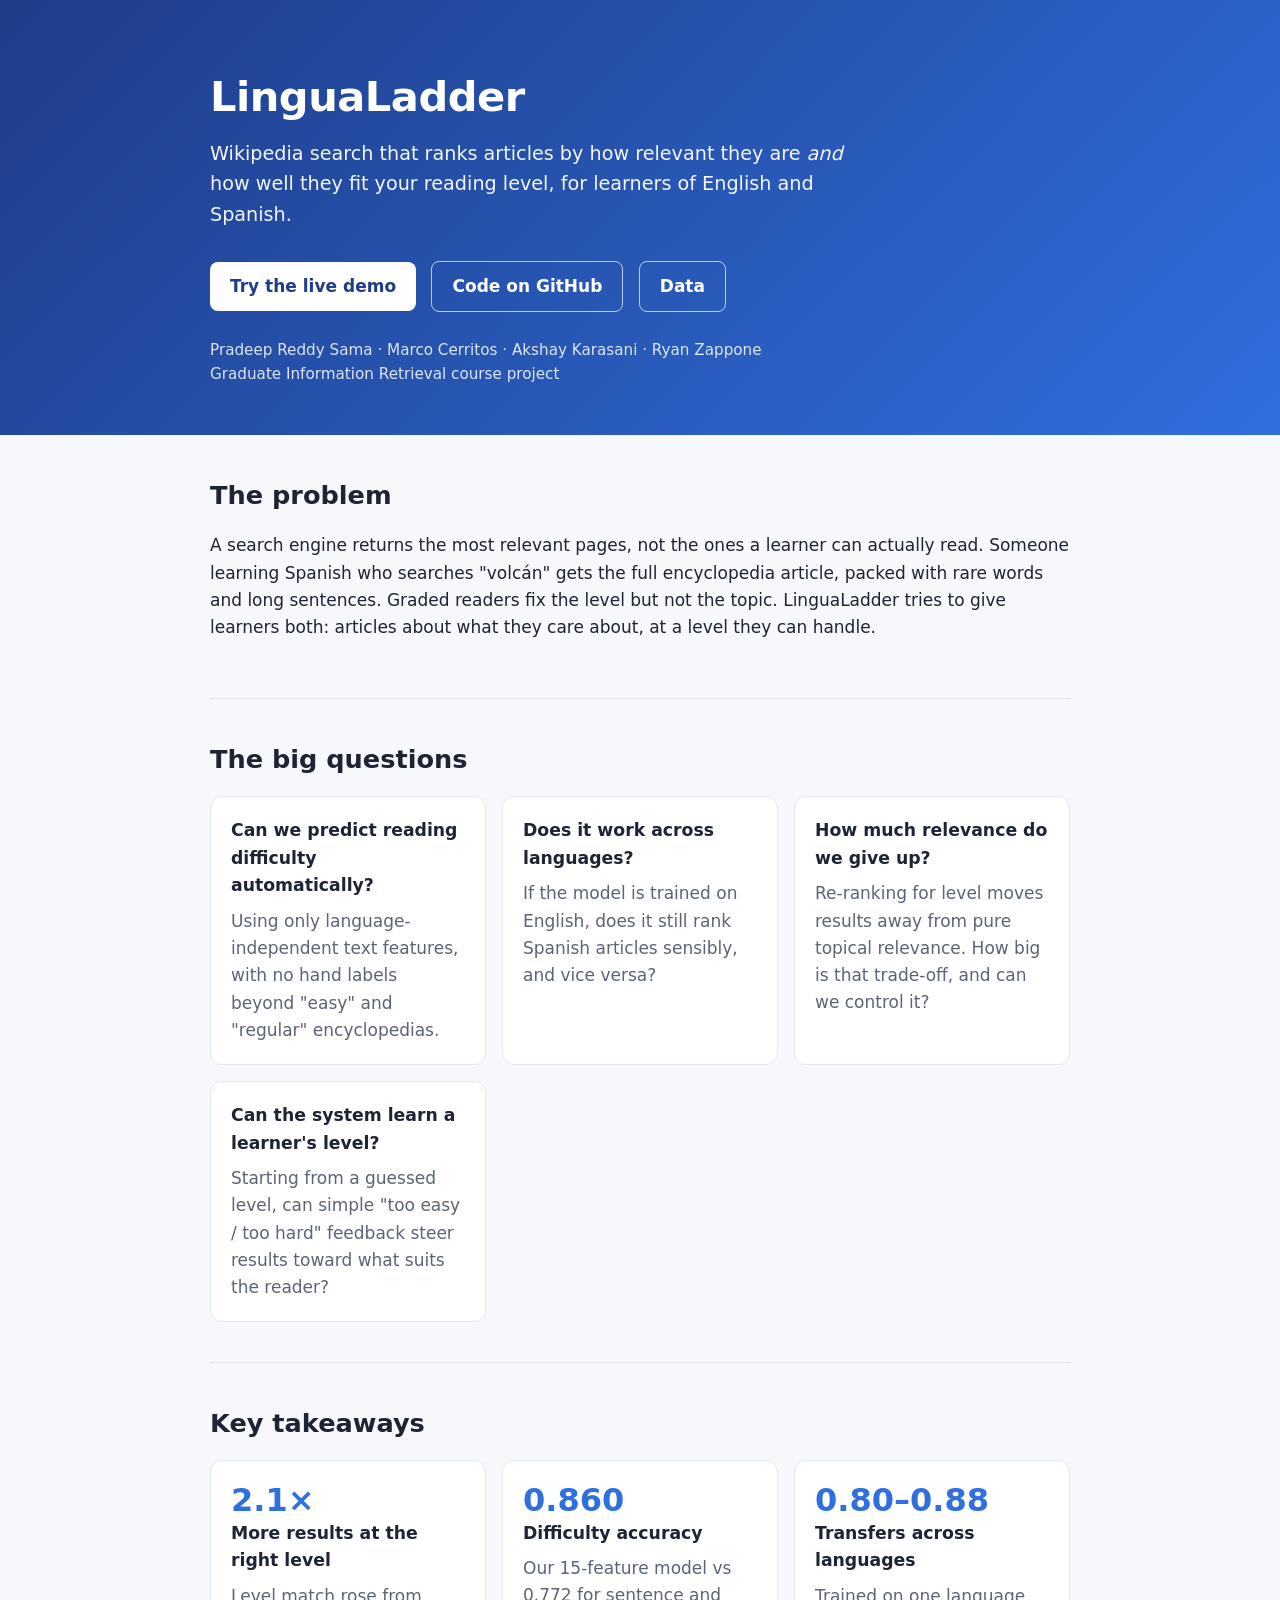
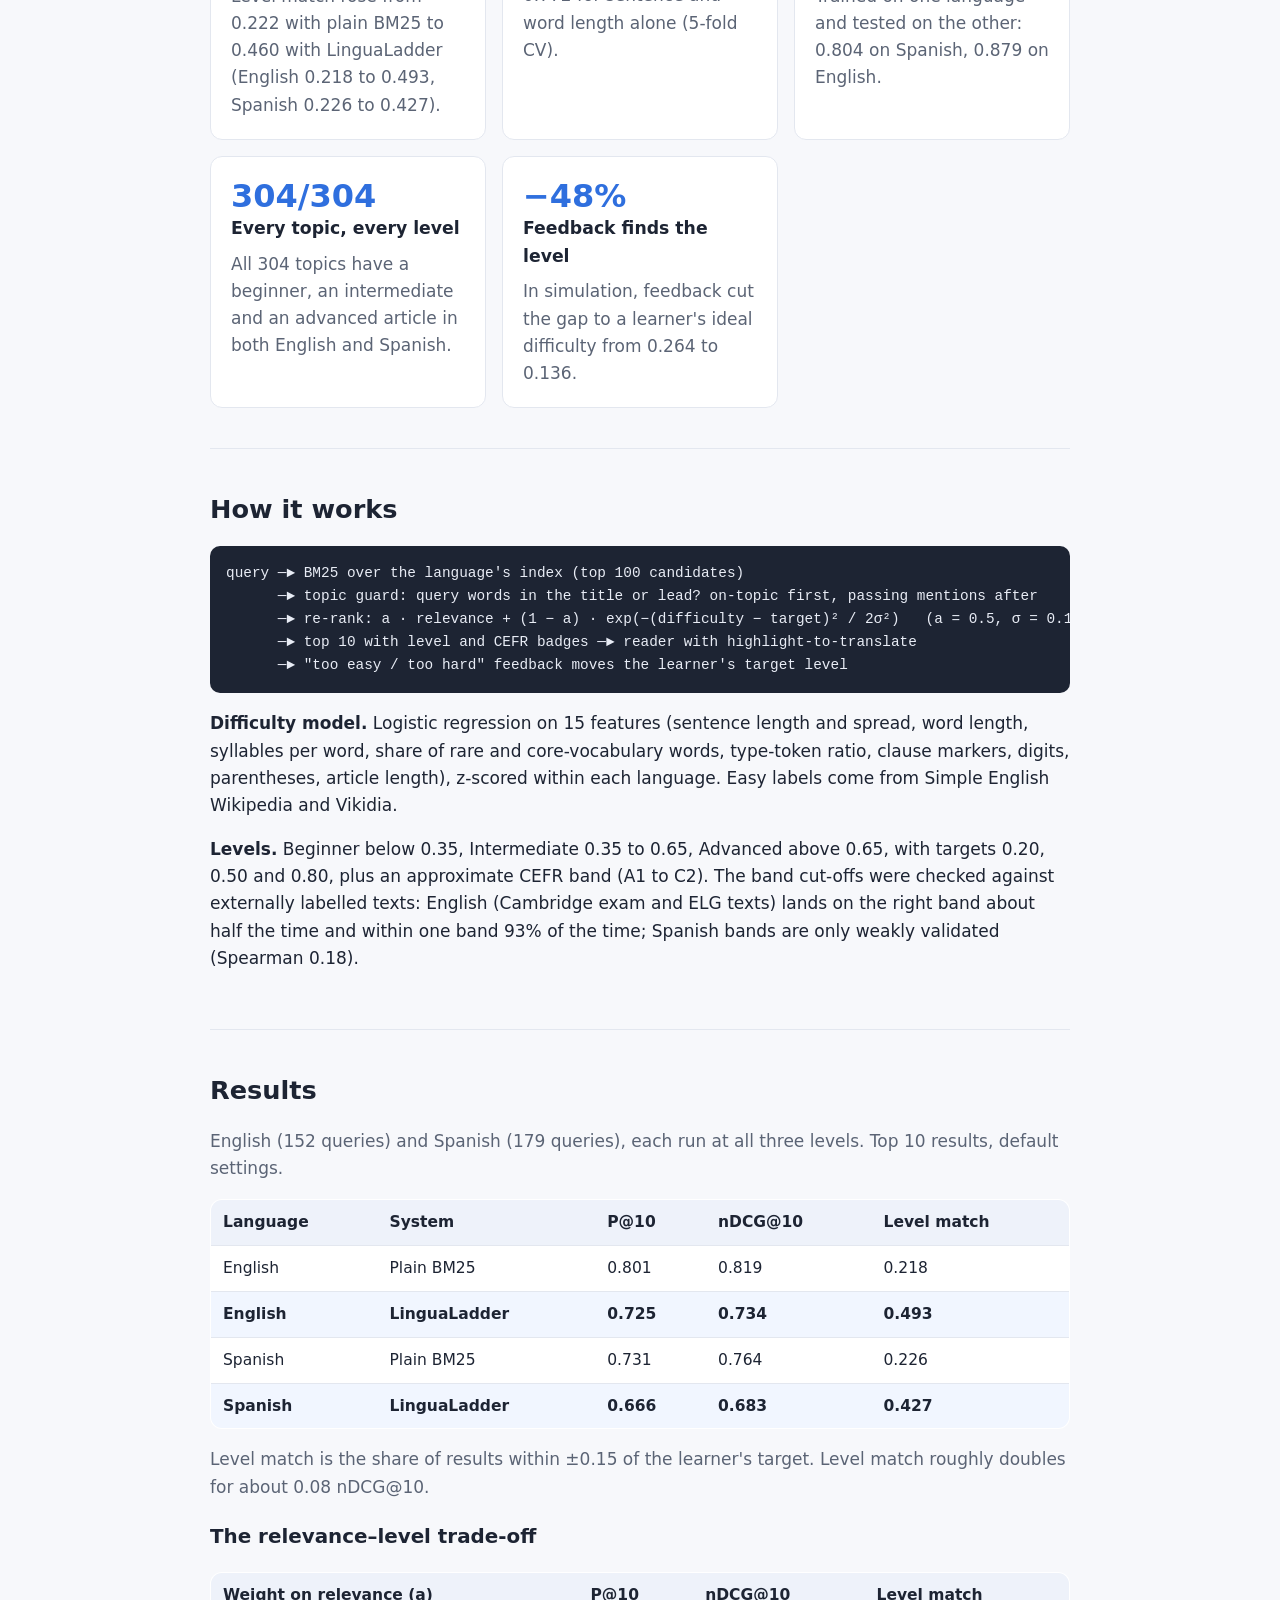
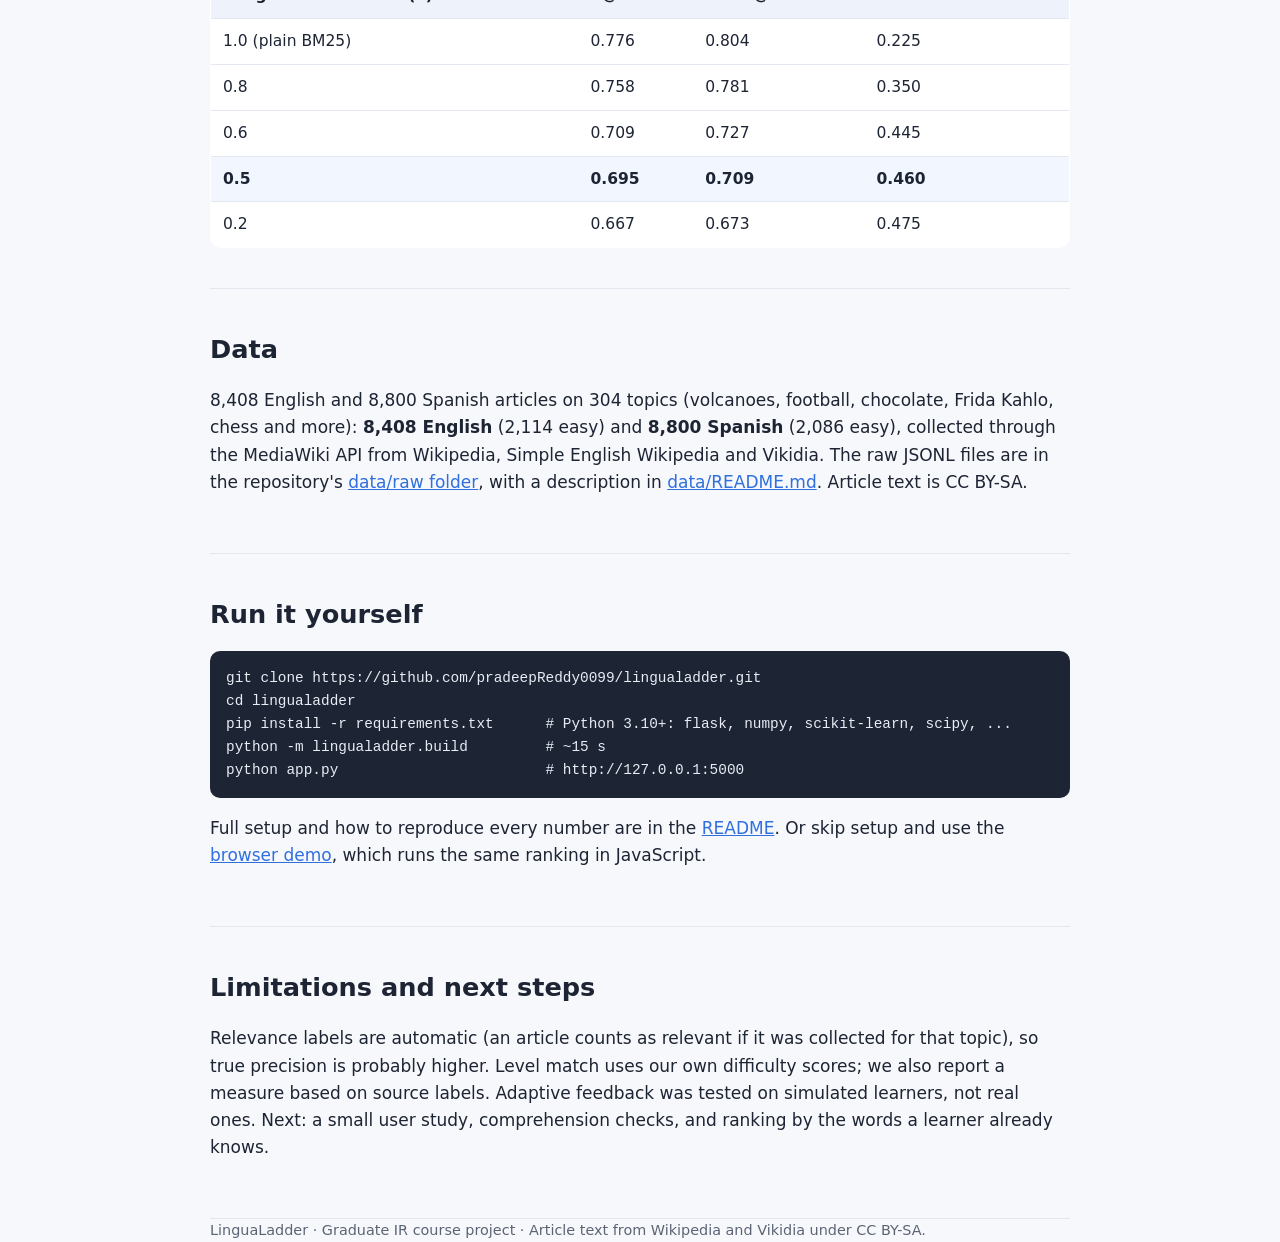
==== commit 9663a747: "Sync: CEFR validation and per-language bands" ====
--- a/docs/index.html
+++ b/docs/index.html
@@ -84,7 +84,7 @@
       ─► top 10 with level and CEFR badges ─► reader with highlight-to-translate
       ─► "too easy / too hard" feedback moves the learner's target level</pre>
   <p><strong>Difficulty model.</strong> Logistic regression on 15 features (sentence length and spread, word length, syllables per word, share of rare and core-vocabulary words, type-token ratio, clause markers, digits, parentheses, article length), z-scored within each language. Easy labels come from Simple English Wikipedia and Vikidia.</p>
-  <p><strong>Levels.</strong> Beginner below 0.35, Intermediate 0.35 to 0.65, Advanced above 0.65, with targets 0.20, 0.50 and 0.80, plus an approximate CEFR band (A1 to C2).</p>
+  <p><strong>Levels.</strong> Beginner below 0.35, Intermediate 0.35 to 0.65, Advanced above 0.65, with targets 0.20, 0.50 and 0.80, plus an approximate CEFR band (A1 to C2). The band cut-offs were checked against externally labelled texts: English (Cambridge exam and ELG texts) lands on the right band about half the time and within one band 93% of the time; Spanish bands are only weakly validated (Spearman 0.18).</p>
 </section>
 
 <section>
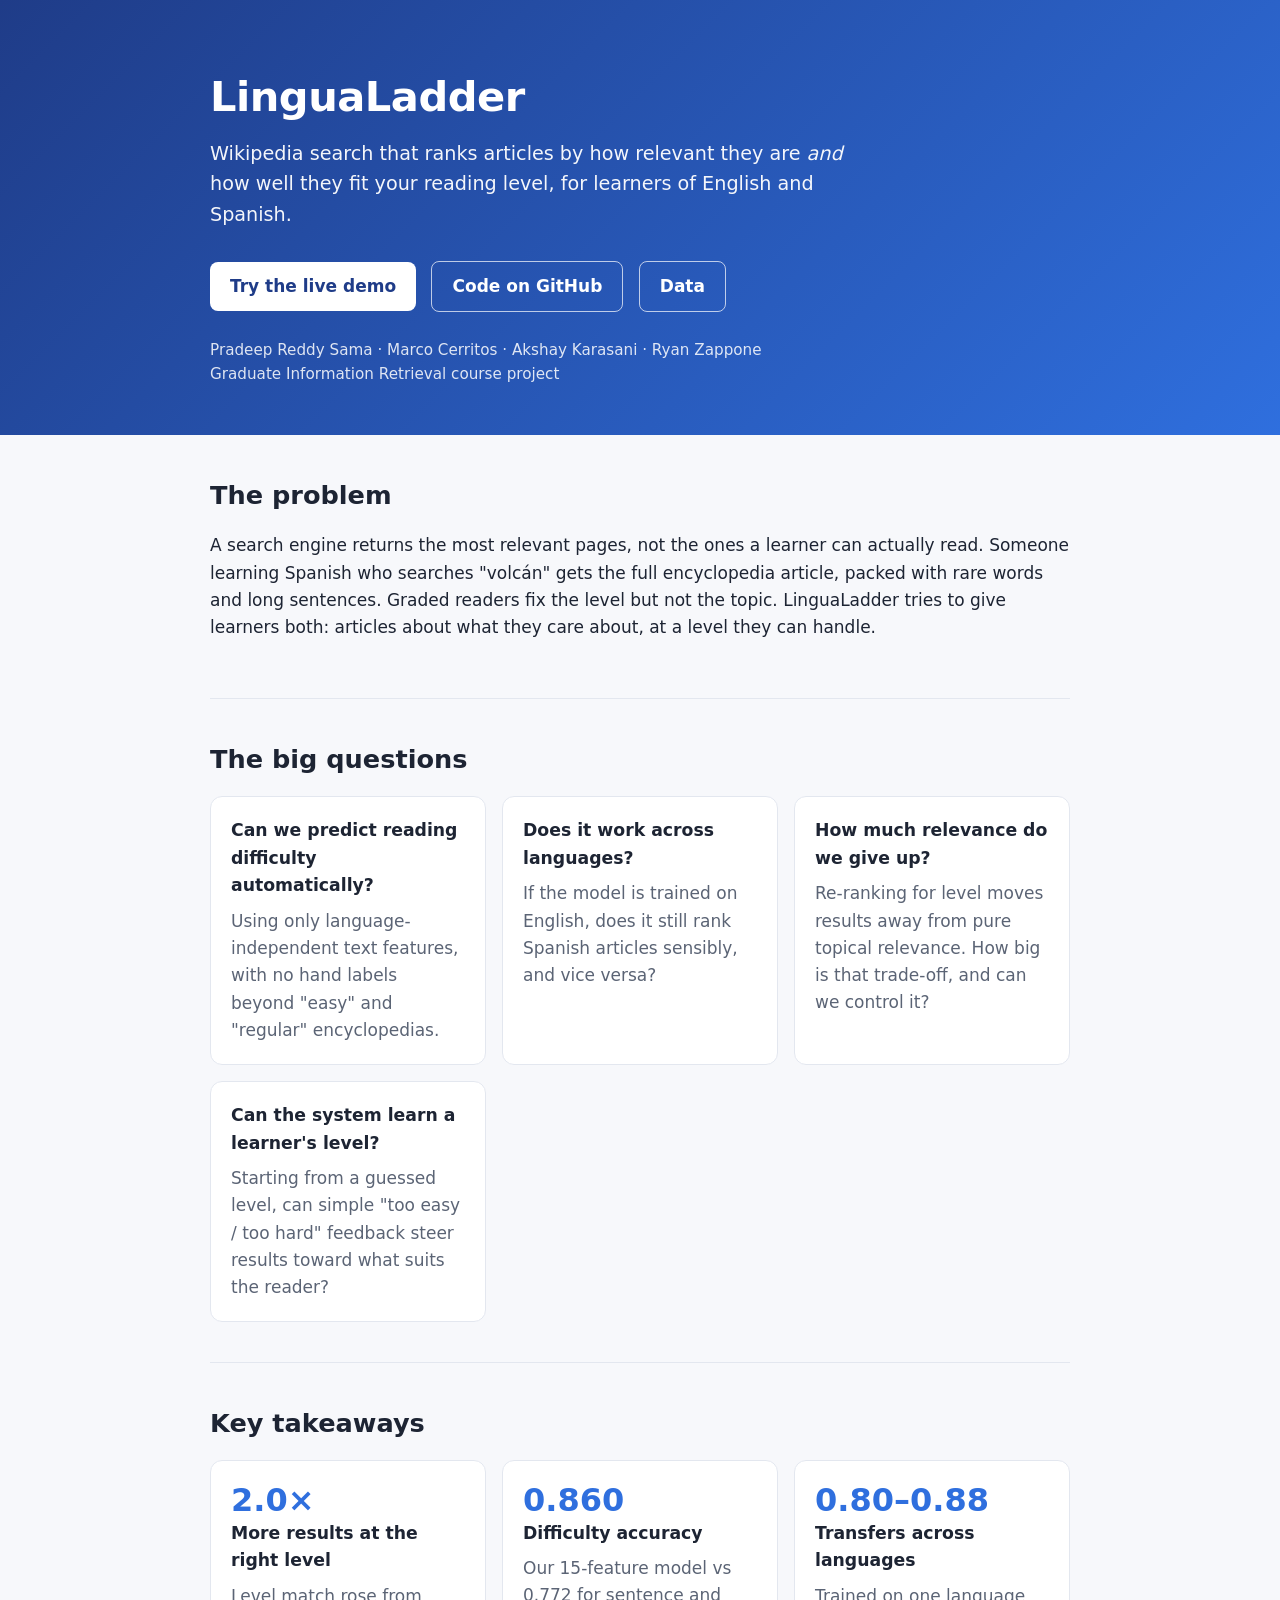
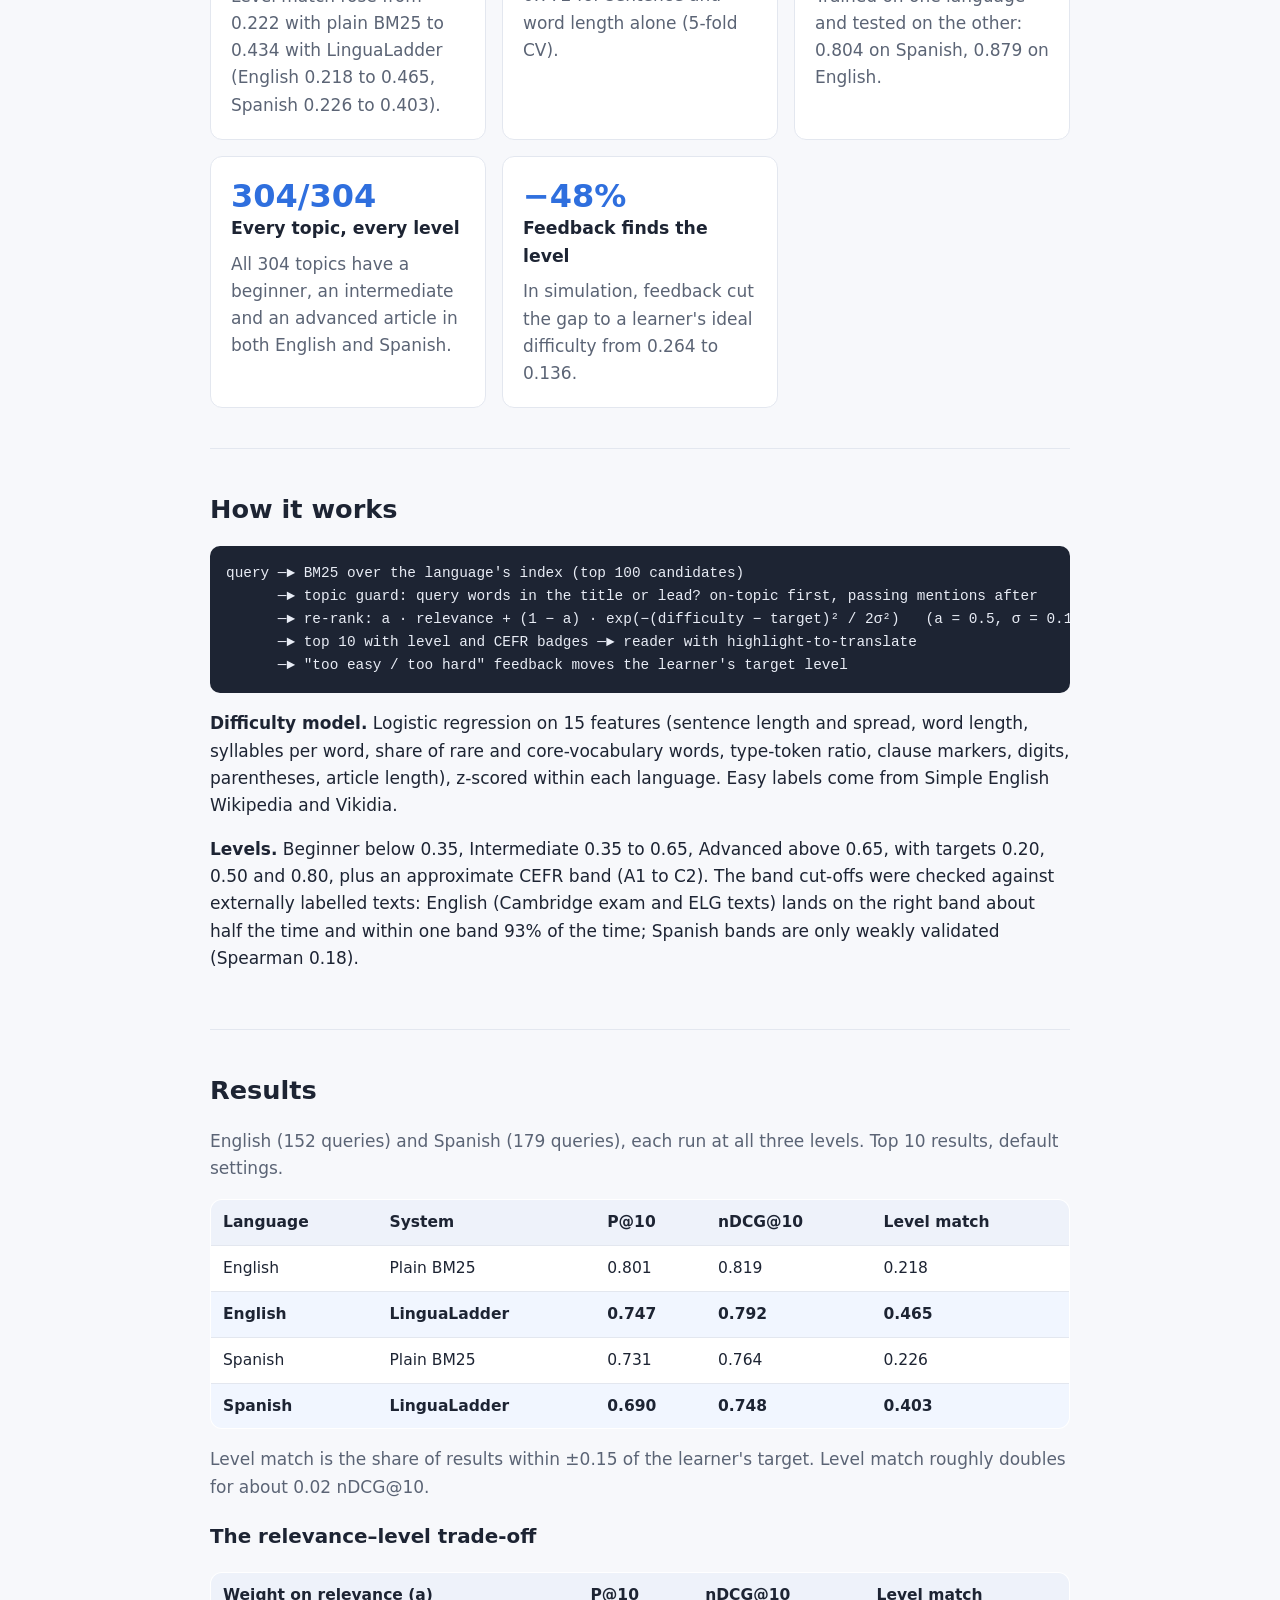
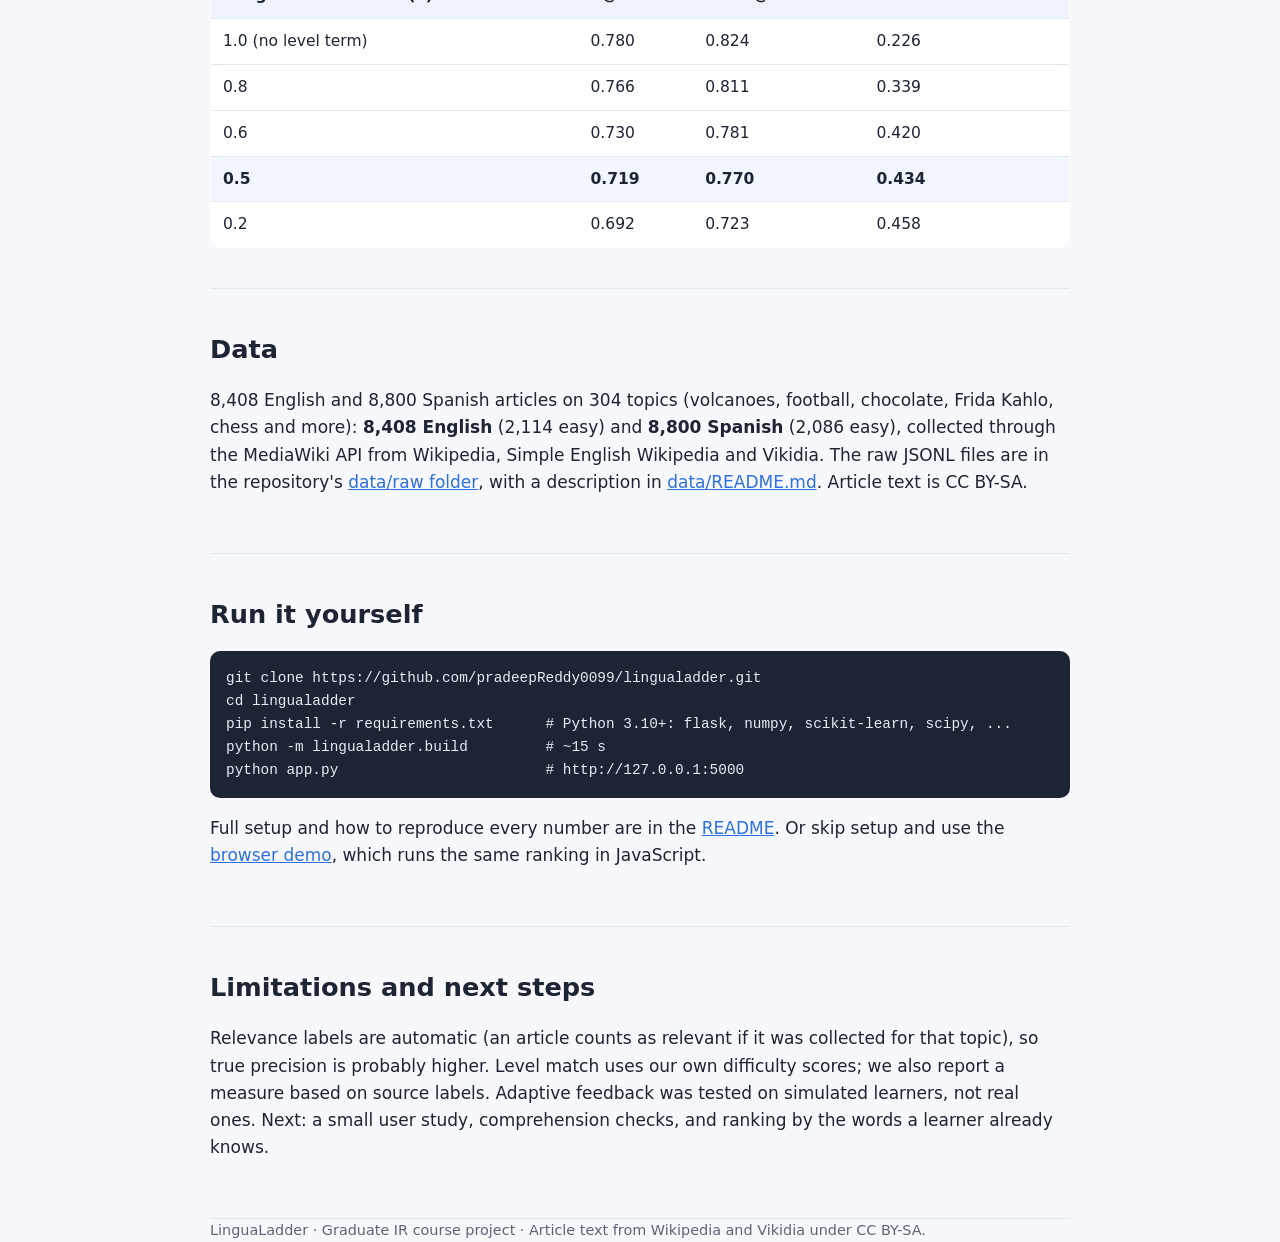
==== commit 7e3842a5: "Sync: exact-title bonus for name searches" ====
--- a/docs/index.html
+++ b/docs/index.html
@@ -68,7 +68,7 @@
 <section>
   <h2>Key takeaways</h2>
   <div class="grid">
-    <div class="card"><div class="big">2.1×</div><h3>More results at the right level</h3><p>Level match rose from 0.222 with plain BM25 to 0.460 with LinguaLadder (English 0.218 to 0.493, Spanish 0.226 to 0.427).</p></div>
+    <div class="card"><div class="big">2.0×</div><h3>More results at the right level</h3><p>Level match rose from 0.222 with plain BM25 to 0.434 with LinguaLadder (English 0.218 to 0.465, Spanish 0.226 to 0.403).</p></div>
     <div class="card"><div class="big">0.860</div><h3>Difficulty accuracy</h3><p>Our 15-feature model vs 0.772 for sentence and word length alone (5-fold CV).</p></div>
     <div class="card"><div class="big">0.80–0.88</div><h3>Transfers across languages</h3><p>Trained on one language and tested on the other: 0.804 on Spanish, 0.879 on English.</p></div>
     <div class="card"><div class="big">304/304</div><h3>Every topic, every level</h3><p>All 304 topics have a beginner, an intermediate and an advanced article in both English and Spanish.</p></div>
@@ -93,19 +93,19 @@
   <table>
     <tr><th>Language</th><th>System</th><th>P@10</th><th>nDCG@10</th><th>Level match</th></tr>
     <tr><td>English</td><td>Plain BM25</td><td>0.801</td><td>0.819</td><td>0.218</td></tr>
-    <tr class="hl"><td>English</td><td>LinguaLadder</td><td>0.725</td><td>0.734</td><td>0.493</td></tr>
+    <tr class="hl"><td>English</td><td>LinguaLadder</td><td>0.747</td><td>0.792</td><td>0.465</td></tr>
     <tr><td>Spanish</td><td>Plain BM25</td><td>0.731</td><td>0.764</td><td>0.226</td></tr>
-    <tr class="hl"><td>Spanish</td><td>LinguaLadder</td><td>0.666</td><td>0.683</td><td>0.427</td></tr>
+    <tr class="hl"><td>Spanish</td><td>LinguaLadder</td><td>0.690</td><td>0.748</td><td>0.403</td></tr>
   </table>
-  <p class="muted">Level match is the share of results within ±0.15 of the learner's target. Level match roughly doubles for about 0.08 nDCG@10.</p>
+  <p class="muted">Level match is the share of results within ±0.15 of the learner's target. Level match roughly doubles for about 0.02 nDCG@10.</p>
   <h3>The relevance–level trade-off</h3>
   <table>
     <tr><th>Weight on relevance (a)</th><th>P@10</th><th>nDCG@10</th><th>Level match</th></tr>
-    <tr><td>1.0 (plain BM25)</td><td>0.776</td><td>0.804</td><td>0.225</td></tr>
-    <tr><td>0.8</td><td>0.758</td><td>0.781</td><td>0.350</td></tr>
-    <tr><td>0.6</td><td>0.709</td><td>0.727</td><td>0.445</td></tr>
-    <tr class="hl"><td>0.5</td><td>0.695</td><td>0.709</td><td>0.460</td></tr>
-    <tr><td>0.2</td><td>0.667</td><td>0.673</td><td>0.475</td></tr>
+    <tr><td>1.0 (no level term)</td><td>0.780</td><td>0.824</td><td>0.226</td></tr>
+    <tr><td>0.8</td><td>0.766</td><td>0.811</td><td>0.339</td></tr>
+    <tr><td>0.6</td><td>0.730</td><td>0.781</td><td>0.420</td></tr>
+    <tr class="hl"><td>0.5</td><td>0.719</td><td>0.770</td><td>0.434</td></tr>
+    <tr><td>0.2</td><td>0.692</td><td>0.723</td><td>0.458</td></tr>
   </table>
 </section>
 
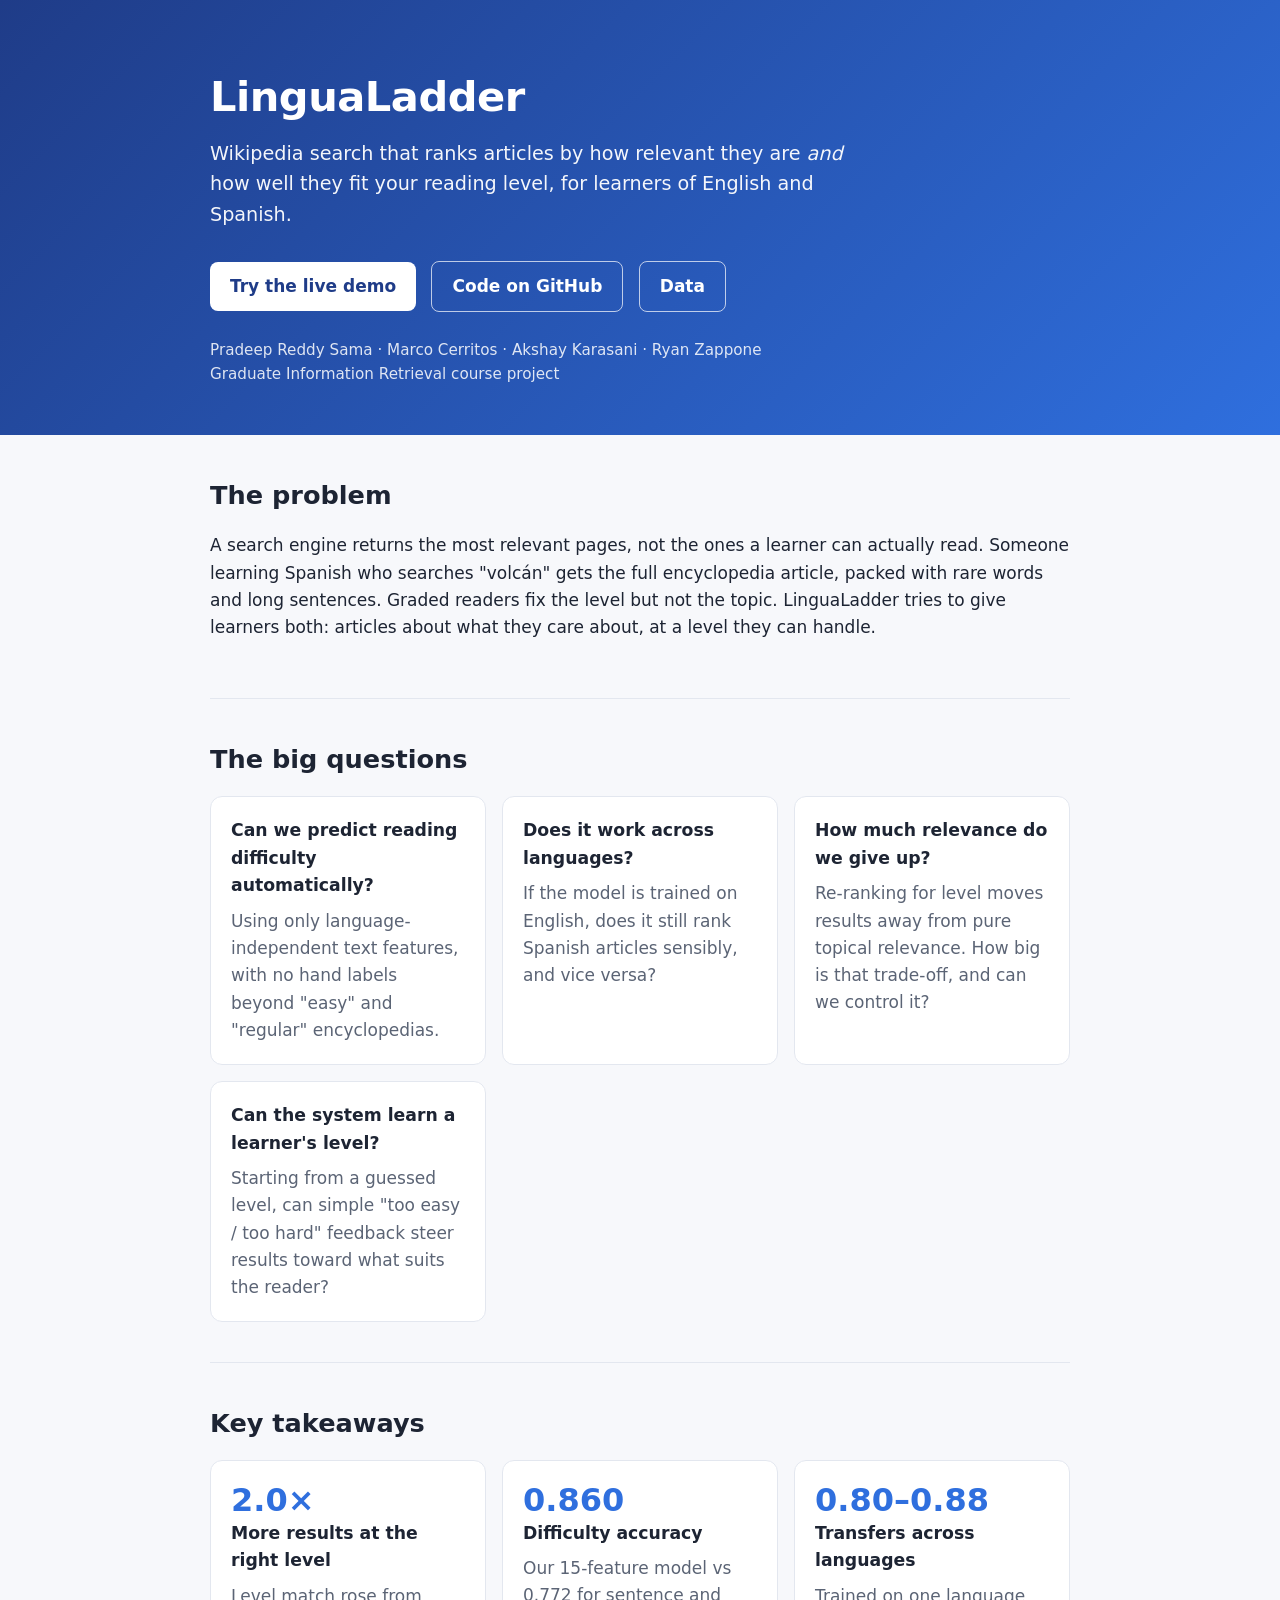
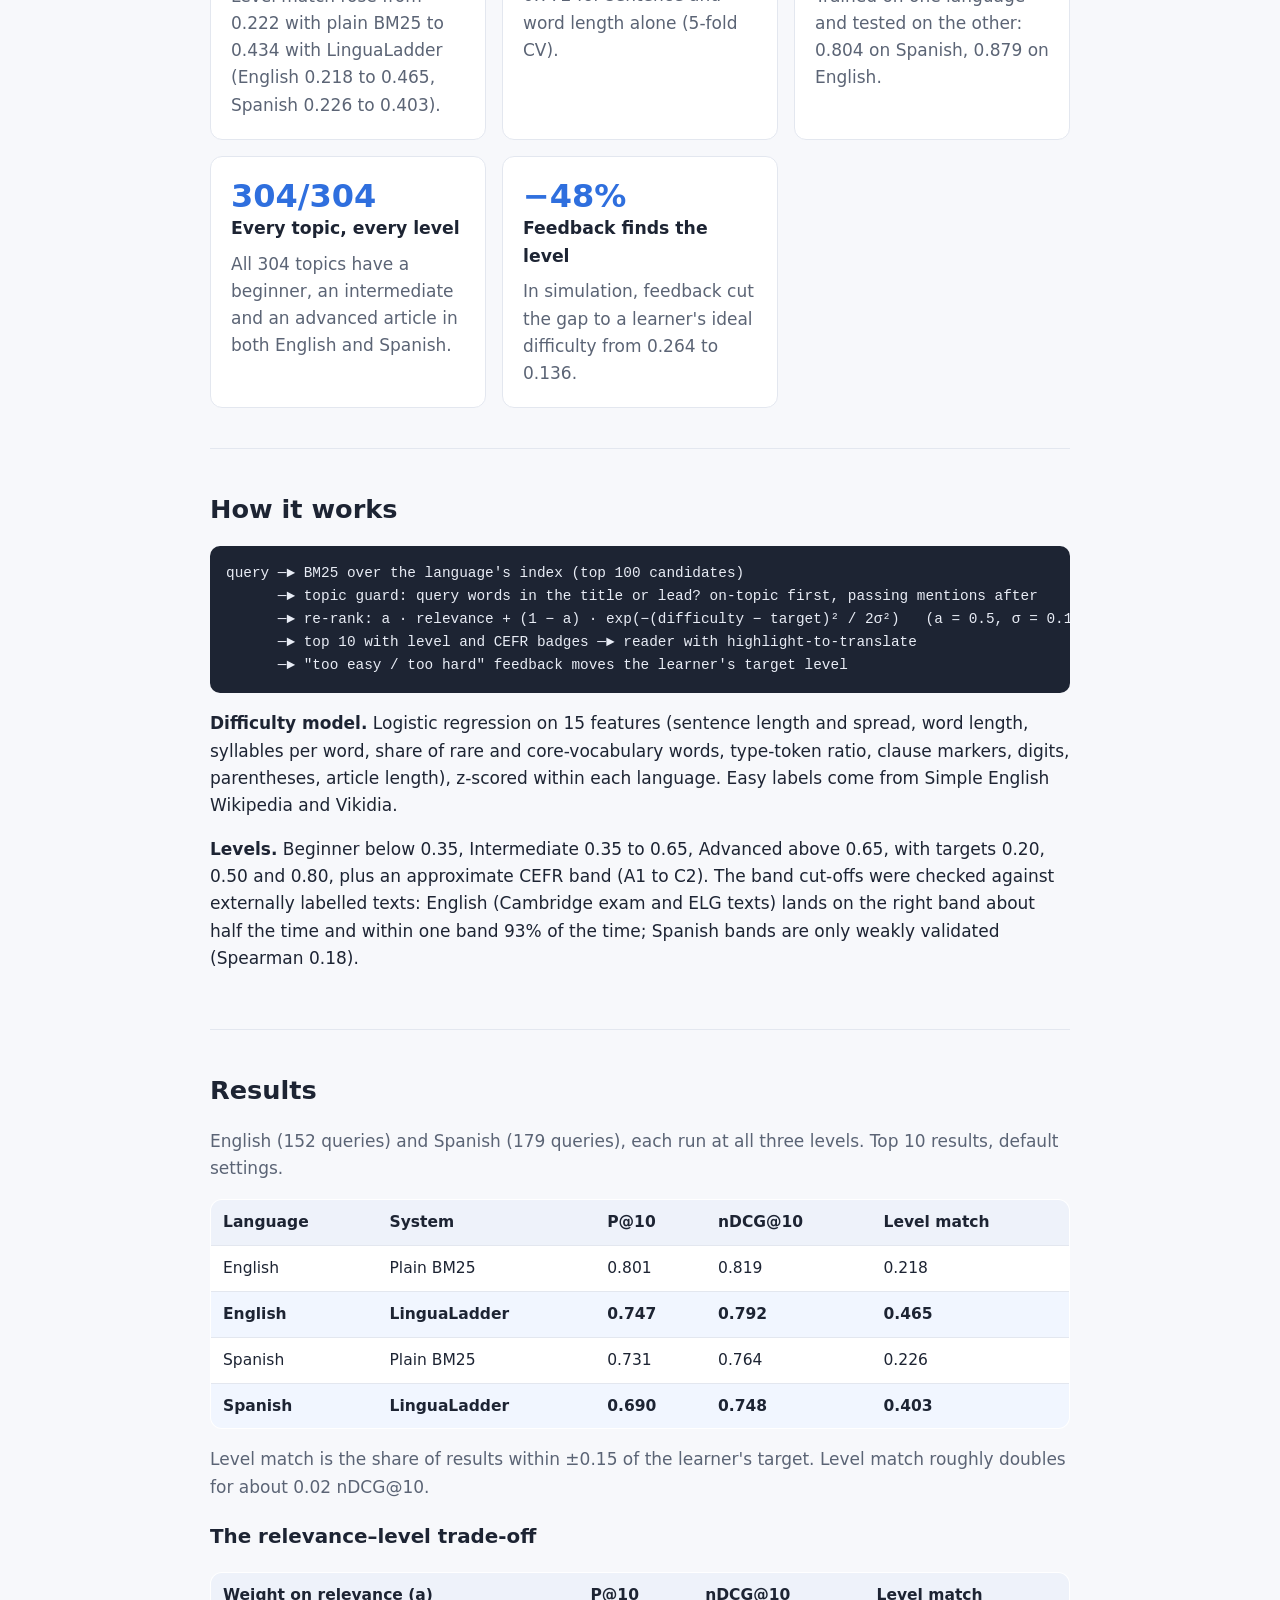
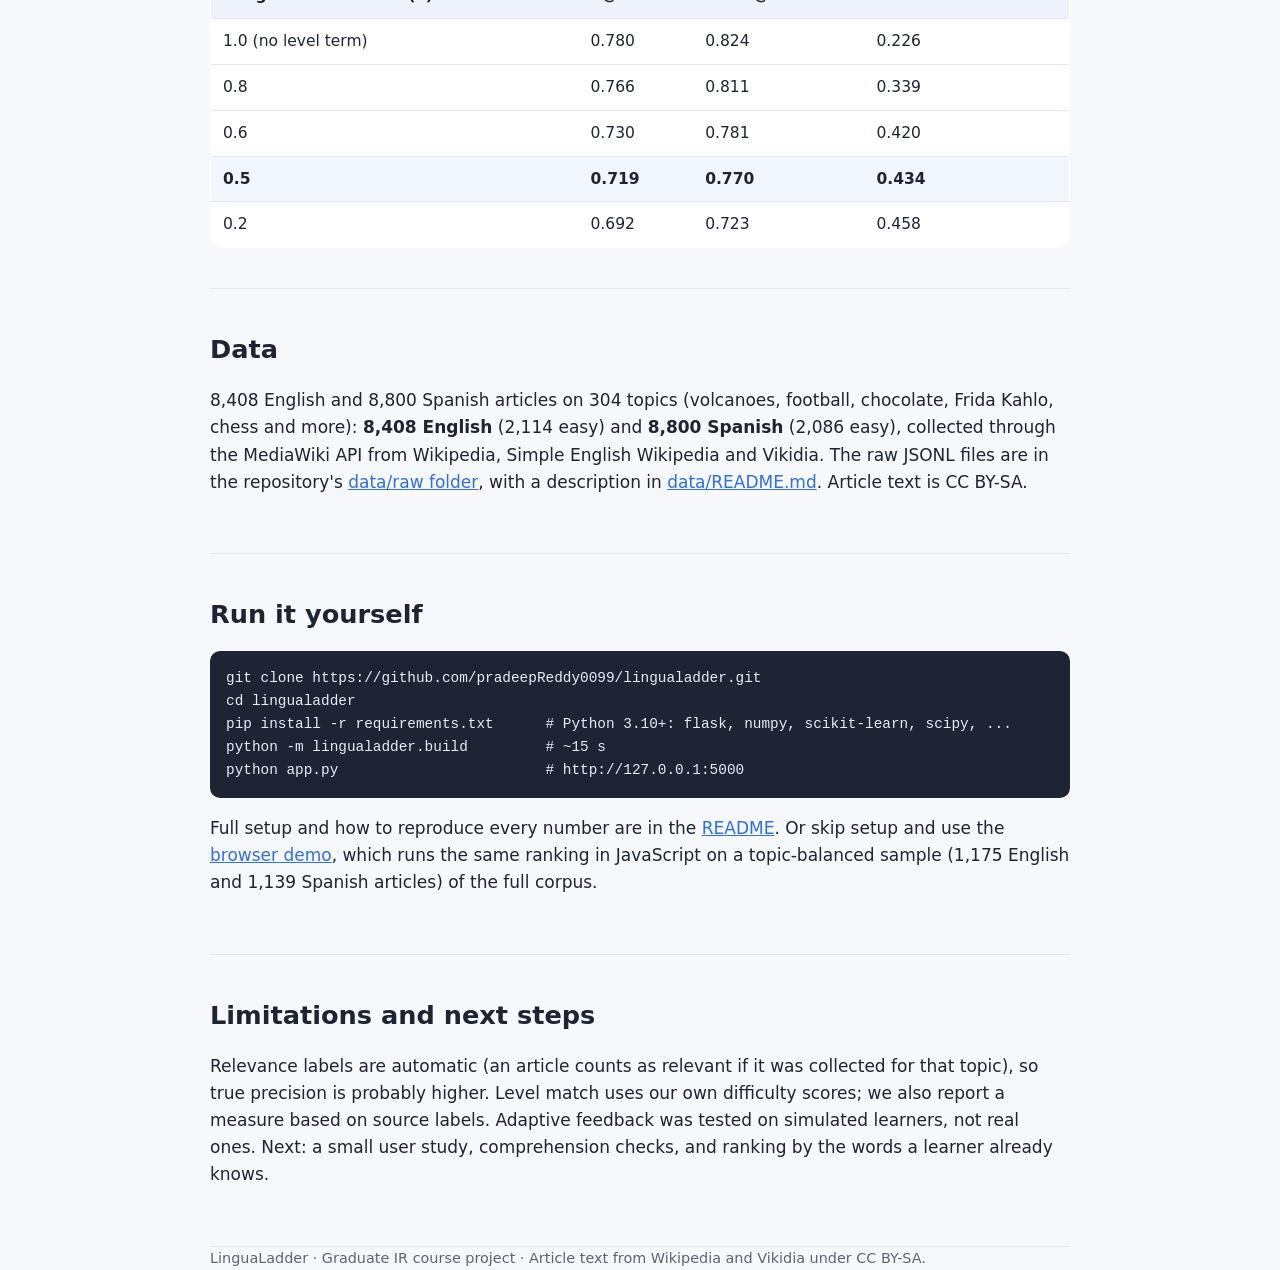
==== commit 79c8881d: "Sync: docs home note on sample demo" ====
--- a/docs/index.html
+++ b/docs/index.html
@@ -121,7 +121,7 @@
 pip install -r requirements.txt      # Python 3.10+: flask, numpy, scikit-learn, scipy, ...
 python -m lingualadder.build         # ~15 s
 python app.py                        # http://127.0.0.1:5000</pre>
-  <p>Full setup and how to reproduce every number are in the <a href="https://github.com/pradeepReddy0099/lingualadder#readme">README</a>. Or skip setup and use the <a href="app/">browser demo</a>, which runs the same ranking in JavaScript.</p>
+  <p>Full setup and how to reproduce every number are in the <a href="https://github.com/pradeepReddy0099/lingualadder#readme">README</a>. Or skip setup and use the <a href="app/">browser demo</a>, which runs the same ranking in JavaScript on a topic-balanced sample (1,175 English and 1,139 Spanish articles) of the full corpus.</p>
 </section>
 
 <section>
